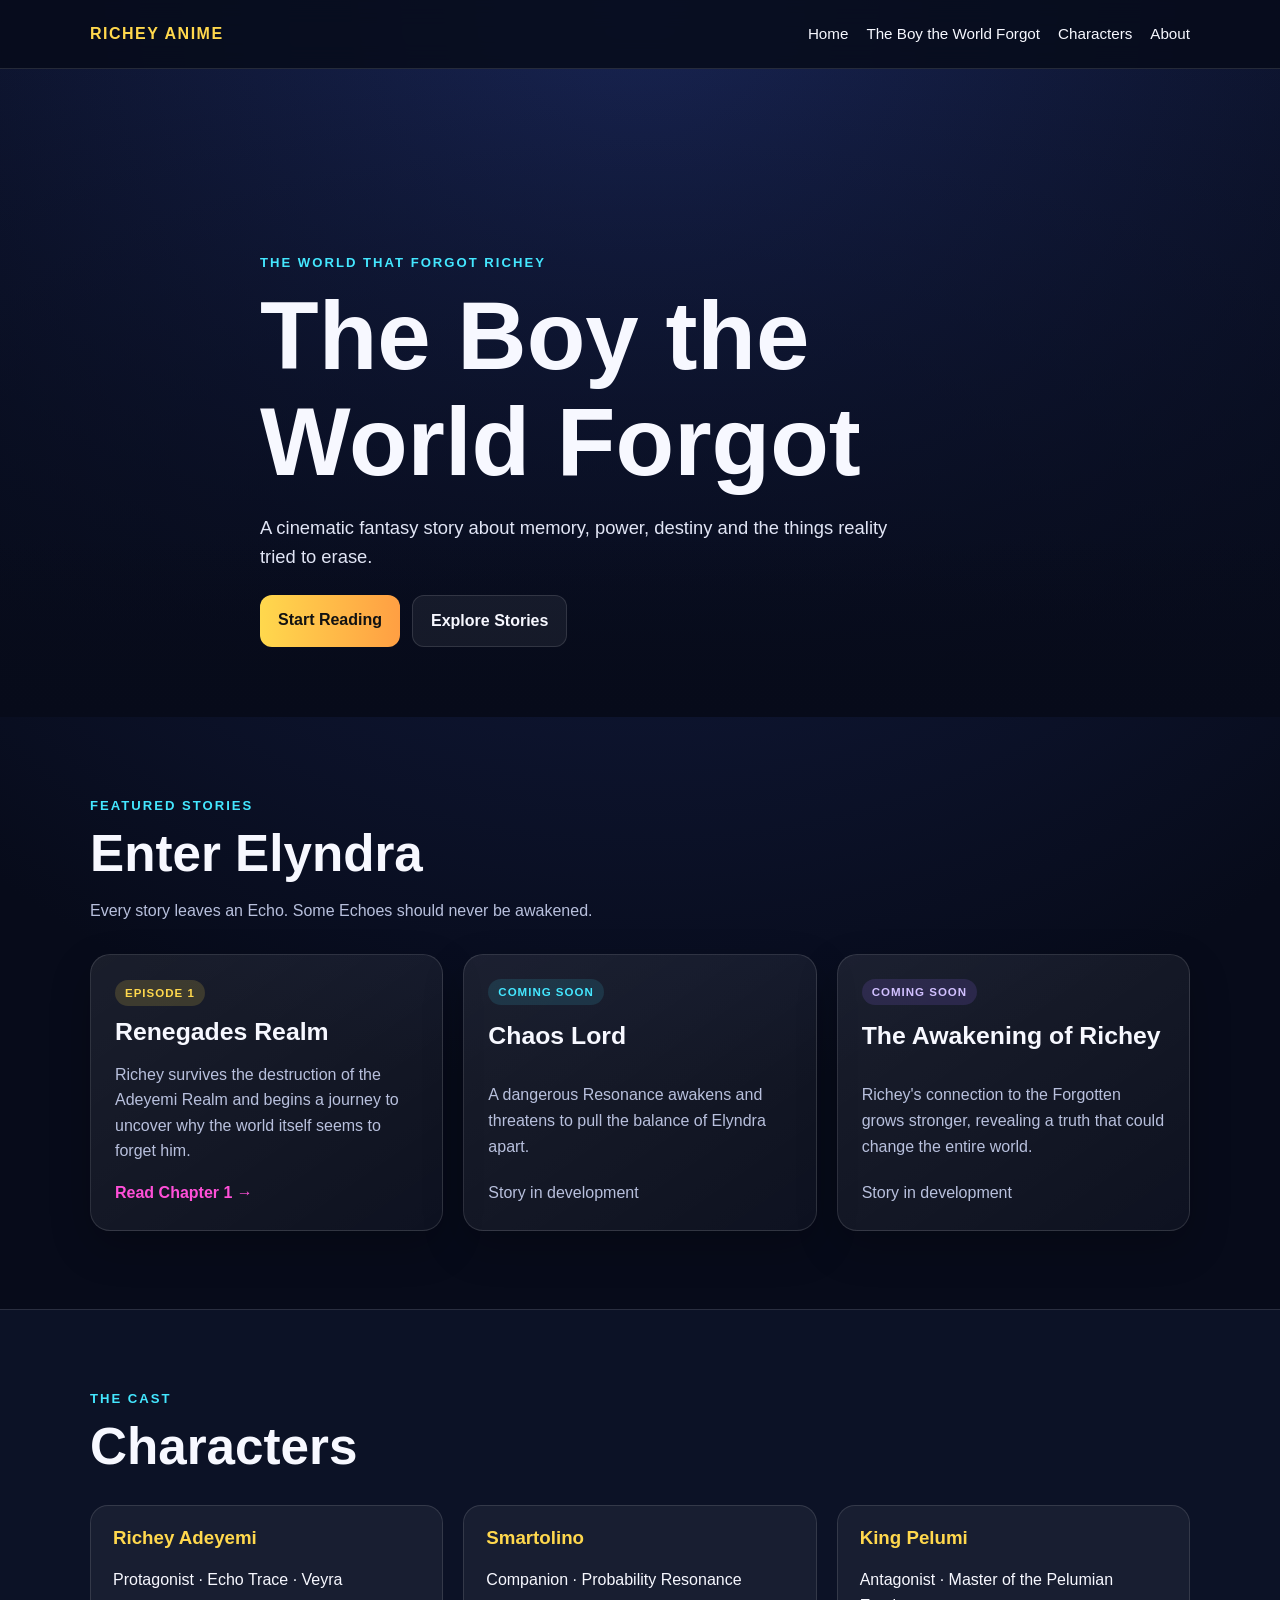
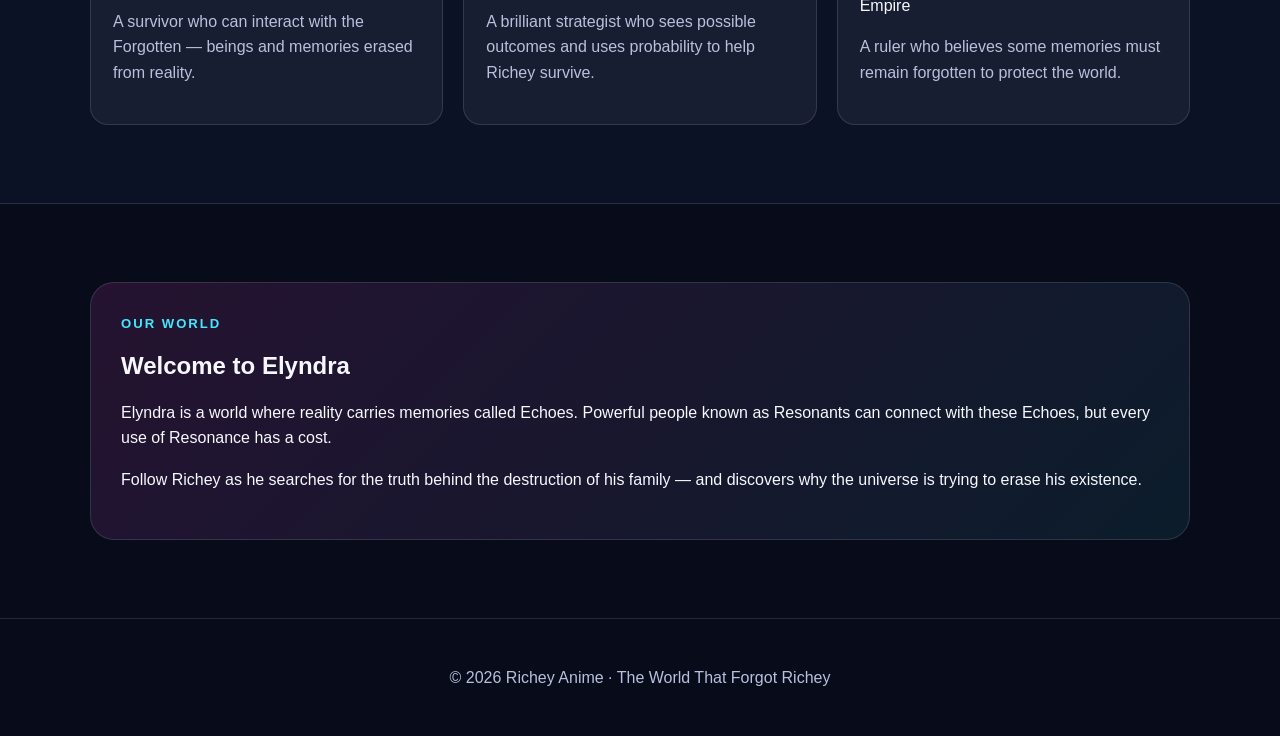
==== index.html @ 9dc0f8d0 "Update index.html" ====
<!DOCTYPE html>
<html lang="en">
<head>
    <meta charset="UTF-8">
    <meta name="viewport" content="width=device-width, initial-scale=1.0">
    <meta name="description" content="Richey Anime — original stories of memory, power, destiny and the Forgotten.">
    <title>Richey Anime | The World That Forgot Richey</title>
    <link rel="stylesheet" href="style.css">
</head>
<body>
    <header class="site-header">
        <nav class="nav container">
            <a class="brand" href="index.html">RICHEY ANIME</a>
            <div class="nav-links">
                <a href="index.html">Home</a>
                <a href="renegades-realm.html">The Boy the World Forgot</a>
                <a href="#characters">Characters</a>
                <a href="#about">About</a>
            </div>
        </nav>
    </header>

    <main>
        <section class="hero">
            <div class="hero-overlay"></div>
            <div class="hero-content container">
                <p class="eyebrow">THE WORLD THAT FORGOT RICHEY</p>
                <h1>The Boy the World Forgot</h1>
                <p class="hero-text">
                    A cinematic fantasy story about memory, power, destiny and the things reality
                    tried to erase.
                </p>
                <div class="hero-actions">
                    <a class="btn btn-primary" href="the-boy-the-world-forgot.html">Start Reading</a>
                    <a class="btn btn-secondary" href="#stories">Explore Stories</a>
                </div>
            </div>
        </section>

        <section class="section container" id="stories">
            <div class="section-heading">
                <p class="eyebrow">FEATURED STORIES</p>
                <h2>Enter Elyndra</h2>
                <p>Every story leaves an Echo. Some Echoes should never be awakened.</p>
            </div>

            <div class="cards">
                <article class="card featured-card">
                    <div>
                        <span class="tag">EPISODE 1</span>
                        <h3>Renegades Realm</h3>
                        <p>
                            Richey survives the destruction of the Adeyemi Realm and begins a
                            journey to uncover why the world itself seems to forget him.
                        </p>
                    </div>
                    <a class="text-link" href="the-boy-the-world-forgot.html">Read Chapter 1 →</a>
                </article>

                <article class="card">
                    <span class="tag alt">COMING SOON</span>
                    <h3>Chaos Lord</h3>
                    <p>
                        A dangerous Resonance awakens and threatens to pull the balance of Elyndra
                        apart.
                    </p>
                    <span class="muted">Story in development</span>
                </article>

                <article class="card">
                    <span class="tag purple">COMING SOON</span>
                    <h3>The Awakening of Richey</h3>
                    <p>
                        Richey's connection to the Forgotten grows stronger, revealing a truth
                        that could change the entire world.
                    </p>
                    <span class="muted">Story in development</span>
                </article>
            </div>
        </section>

        <section class="section section-dark" id="characters">
            <div class="container">
                <div class="section-heading">
                    <p class="eyebrow">THE CAST</p>
                    <h2>Characters</h2>
                </div>

                <div class="character-grid">
                    <div class="character">
                        <h3>Richey Adeyemi</h3>
                        <p>Protagonist · Echo Trace · Veyra</p>
                        <p class="muted">
                            A survivor who can interact with the Forgotten — beings and memories
                            erased from reality.
                        </p>
                    </div>

                    <div class="character">
                        <h3>Smartolino</h3>
                        <p>Companion · Probability Resonance</p>
                        <p class="muted">
                            A brilliant strategist who sees possible outcomes and uses probability
                            to help Richey survive.
                        </p>
                    </div>

                    <div class="character">
                        <h3>King Pelumi</h3>
                        <p>Antagonist · Master of the Pelumian Empire</p>
                        <p class="muted">
                            A ruler who believes some memories must remain forgotten to protect
                            the world.
                        </p>
                    </div>
                </div>
            </div>
        </section>

        <section class="section container" id="about">
            <div class="about-box">
                <p class="eyebrow">OUR WORLD</p>
                <h2>Welcome to Elyndra</h2>
                <p>
                    Elyndra is a world where reality carries memories called Echoes. Powerful
                    people known as Resonants can connect with these Echoes, but every use of
                    Resonance has a cost.
                </p>
                <p>
                    Follow Richey as he searches for the truth behind the destruction of his
                    family — and discovers why the universe is trying to erase his existence.
                </p>
            </div>
        </section>
    </main>

    <footer class="footer">
        <div class="container">
            <p>© 2026 Richey Anime · The World That Forgot Richey</p>
        </div>
    </footer>
</body>
</html>
---- style.css ----
/* Richey Anime — colorful cinematic design */
:root {
    --bg: #070b1a;
    --panel: #101933;
    --panel-2: #152047;
    --text: #f7f8ff;
    --muted: #b8c0dd;
    --pink: #ff4fd8;
    --yellow: #ffd84d;
    --cyan: #44e7ff;
    --purple: #9b6bff;
    --border: rgba(255,255,255,.12);
}

* {
    box-sizing: border-box;
}

html {
    scroll-behavior: smooth;
}

body {
    margin: 0;
    background: radial-gradient(circle at top, #182452 0, var(--bg) 45%);
    color: var(--text);
    font-family: Arial, Helvetica, sans-serif;
    line-height: 1.6;
}

a {
    color: inherit;
}

.container {
    width: min(1100px, 92%);
    margin: 0 auto;
}

.site-header {
    position: sticky;
    top: 0;
    z-index: 20;
    background: rgba(7, 11, 26, .84);
    backdrop-filter: blur(12px);
    border-bottom: 1px solid var(--border);
}

.nav {
    min-height: 68px;
    display: flex;
    align-items: center;
    justify-content: space-between;
    gap: 20px;
}

.brand {
    color: var(--yellow);
    text-decoration: none;
    font-weight: 900;
    letter-spacing: 1.5px;
}

.nav-links {
    display: flex;
    gap: 18px;
    flex-wrap: wrap;
}

.nav-links a {
    color: var(--text);
    text-decoration: none;
    font-size: .95rem;
}

.nav-links a:hover {
    color: var(--cyan);
}

.hero {
    min-height: 72vh;
    position: relative;
    display: flex;
    align-items: end;
    background:
        linear-gradient(180deg, rgba(7,11,26,.05), rgba(7,11,26,.92)),
        url("images/episode1-thumbnail.png") center/cover no-repeat;
}

.hero::after {
    content: "";
    position: absolute;
    inset: auto 0 0;
    height: 28%;
    background: linear-gradient(transparent, var(--bg));
}

.hero-content {
    position: relative;
    z-index: 1;
    padding: 90px 0 70px;
    max-width: 760px;
}

.eyebrow {
    color: var(--cyan);
    font-size: .82rem;
    letter-spacing: 2px;
    font-weight: 800;
    margin: 0 0 10px;
}

h1, h2, h3 {
    line-height: 1.1;
}

.hero h1 {
    font-size: clamp(2.7rem, 8vw, 6rem);
    margin: 0 0 18px;
}

.hero-text {
    color: #e1e5f5;
    font-size: 1.15rem;
    max-width: 650px;
}

.hero-actions,
.story-actions {
    display: flex;
    gap: 12px;
    flex-wrap: wrap;
    margin-top: 24px;
}

.btn {
    display: inline-block;
    text-decoration: none;
    font-weight: 800;
    padding: 12px 18px;
    border-radius: 12px;
}

.btn-primary {
    background: linear-gradient(90deg, var(--yellow), #ff9f43);
    color: #121212;
}

.btn-secondary {
    border: 1px solid var(--border);
    background: rgba(255,255,255,.06);
}

.section {
    padding: 78px 0;
}

.section-dark {
    background: rgba(14, 20, 42, .8);
    border-top: 1px solid var(--border);
    border-bottom: 1px solid var(--border);
}

.section-heading {
    max-width: 700px;
    margin-bottom: 30px;
}

.section-heading h2 {
    margin: 0 0 10px;
    font-size: clamp(2rem, 5vw, 3.2rem);
}

.section-heading p:last-child {
    color: var(--muted);
}

.cards {
    display: grid;
    grid-template-columns: repeat(3, 1fr);
    gap: 20px;
}

.card {
    padding: 24px;
    min-height: 250px;
    display: flex;
    flex-direction: column;
    justify-content: space-between;
    background: linear-gradient(145deg, rgba(255,255,255,.08), rgba(255,255,255,.03));
    border: 1px solid var(--border);
    border-radius: 20px;
    box-shadow: 0 16px 40px rgba(0,0,0,.22);
}

.card h3 {
    margin: 12px 0;
    font-size: 1.55rem;
}

.card p {
    color: var(--muted);
}

.tag {
    display: inline-block;
    width: fit-content;
    background: rgba(255,216,77,.16);
    color: var(--yellow);
    border-radius: 999px;
    padding: 4px 10px;
    font-size: .72rem;
    font-weight: 900;
    letter-spacing: 1px;
}

.tag.alt {
    color: var(--cyan);
    background: rgba(68,231,255,.12);
}

.tag.purple {
    color: #d1c0ff;
    background: rgba(155,107,255,.15);
}

.text-link {
    color: var(--pink);
    font-weight: 800;
    text-decoration: none;
}

.muted {
    color: var(--muted);
}

.character-grid {
    display: grid;
    grid-template-columns: repeat(3, 1fr);
    gap: 20px;
}

.character {
    background: rgba(255,255,255,.05);
    padding: 22px;
    border-radius: 18px;
    border: 1px solid var(--border);
}

.character h3 {
    color: var(--yellow);
    margin-top: 0;
}

.about-box {
    background:
        linear-gradient(135deg, rgba(255,79,216,.12), rgba(68,231,255,.08));
    padding: 30px;
    border: 1px solid var(--border);
    border-radius: 24px;
}

.footer {
    padding: 30px 0;
    border-top: 1px solid var(--border);
    color: var(--muted);
    text-align: center;
}

.story-page {
    padding-bottom: 60px;
}

.story-hero {
    padding: 90px 0 45px;
}

.story-hero h1 {
    font-size: clamp(2.5rem, 7vw, 5rem);
    margin: 0 0 14px;
}

.story-lede {
    color: var(--muted);
    font-size: 1.15rem;
}

.story-content {
    max-width: 780px;
}

.story-content p {
    font-size: 1.08rem;
    color: #e4e8f6;
}

.story-content blockquote {
    margin: 32px 0;
    padding: 24px;
    border-left: 4px solid var(--pink);
    background: rgba(255,79,216,.06);
    border-radius: 0 16px 16px 0;
    font-size: 1.2rem;
    font-weight: 700;
}

.story-content blockquote span {
    display: block;
    margin-top: 8px;
    color: var(--muted);
    font-size: .9rem;
    font-weight: 400;
}

.ending {
    color: var(--yellow) !important;
    font-weight: 900;
    font-size: 1.35rem !important;
}

@media (max-width: 820px) {
    .cards,
    .character-grid {
        grid-template-columns: 1fr;
    }

    .nav {
        align-items: flex-start;
        padding: 14px 0;
        flex-direction: column;
    }

    .hero {
        min-height: 68vh;
    }
}
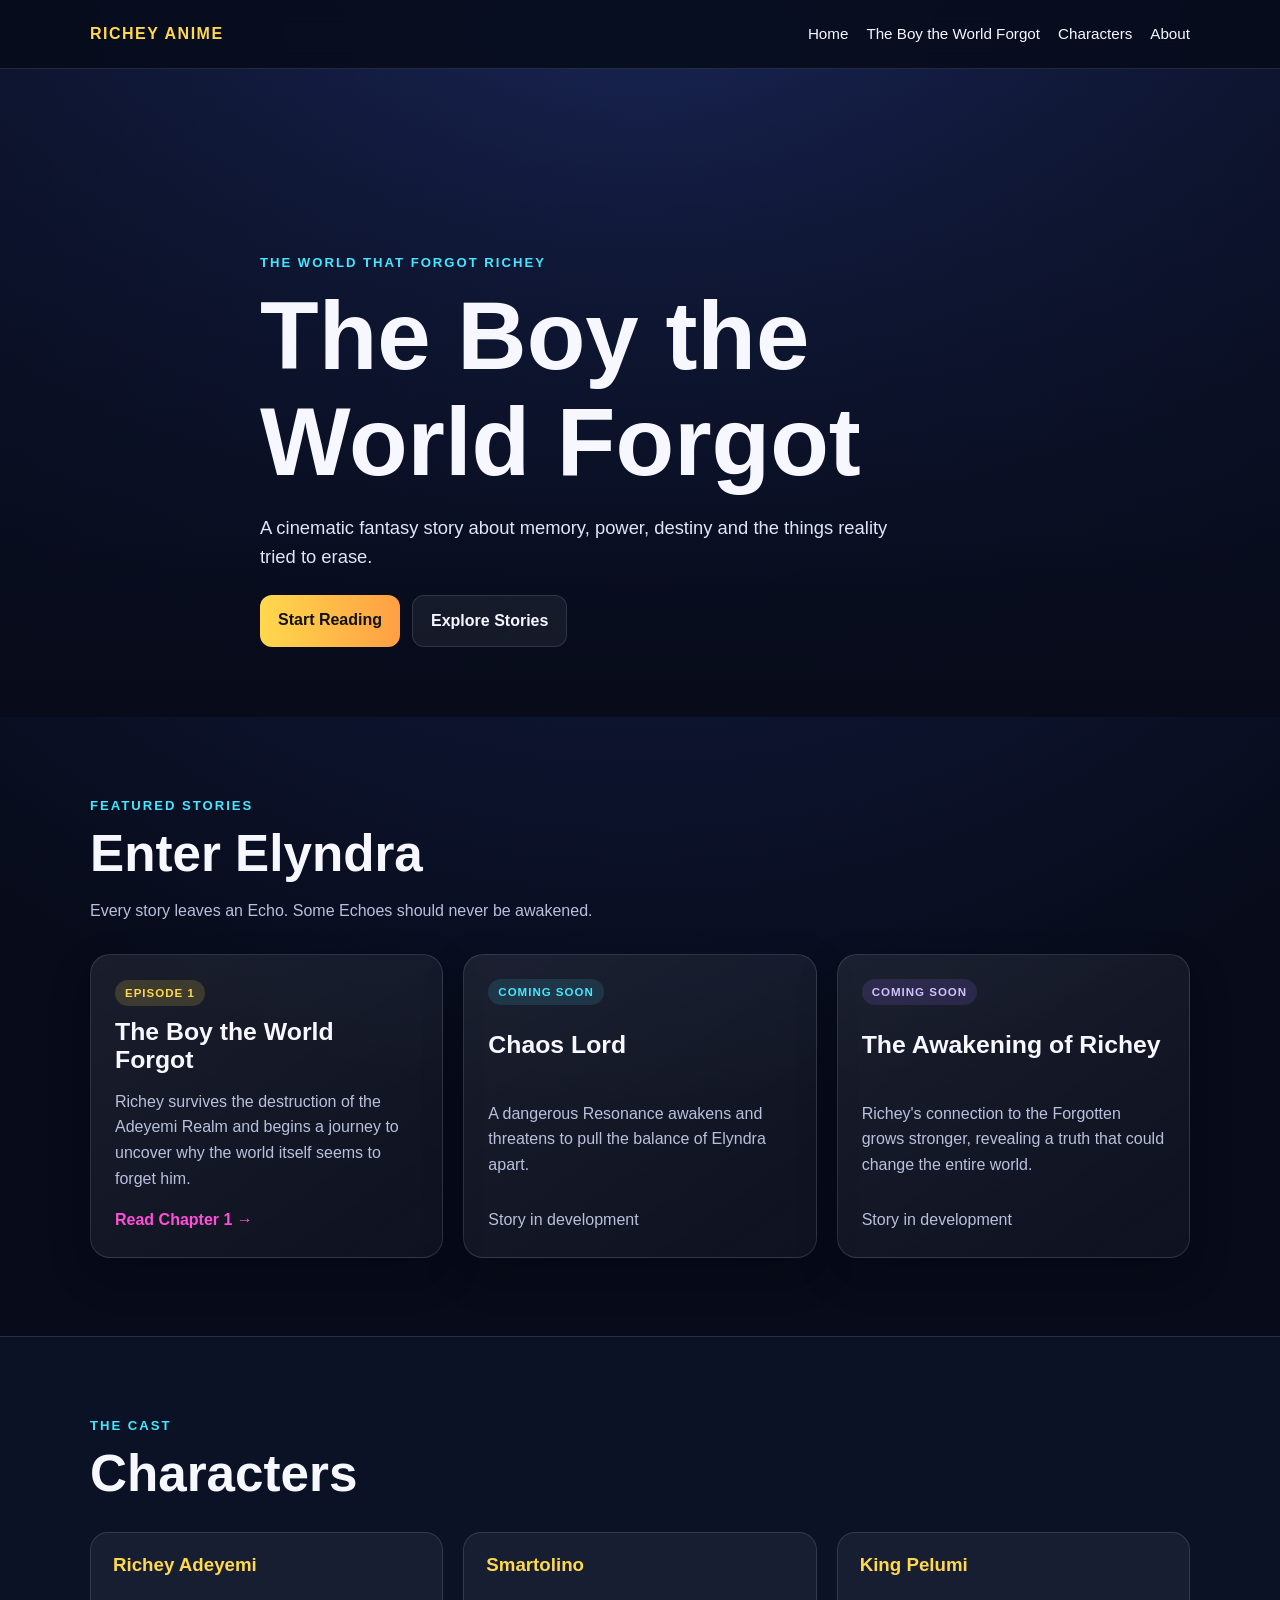
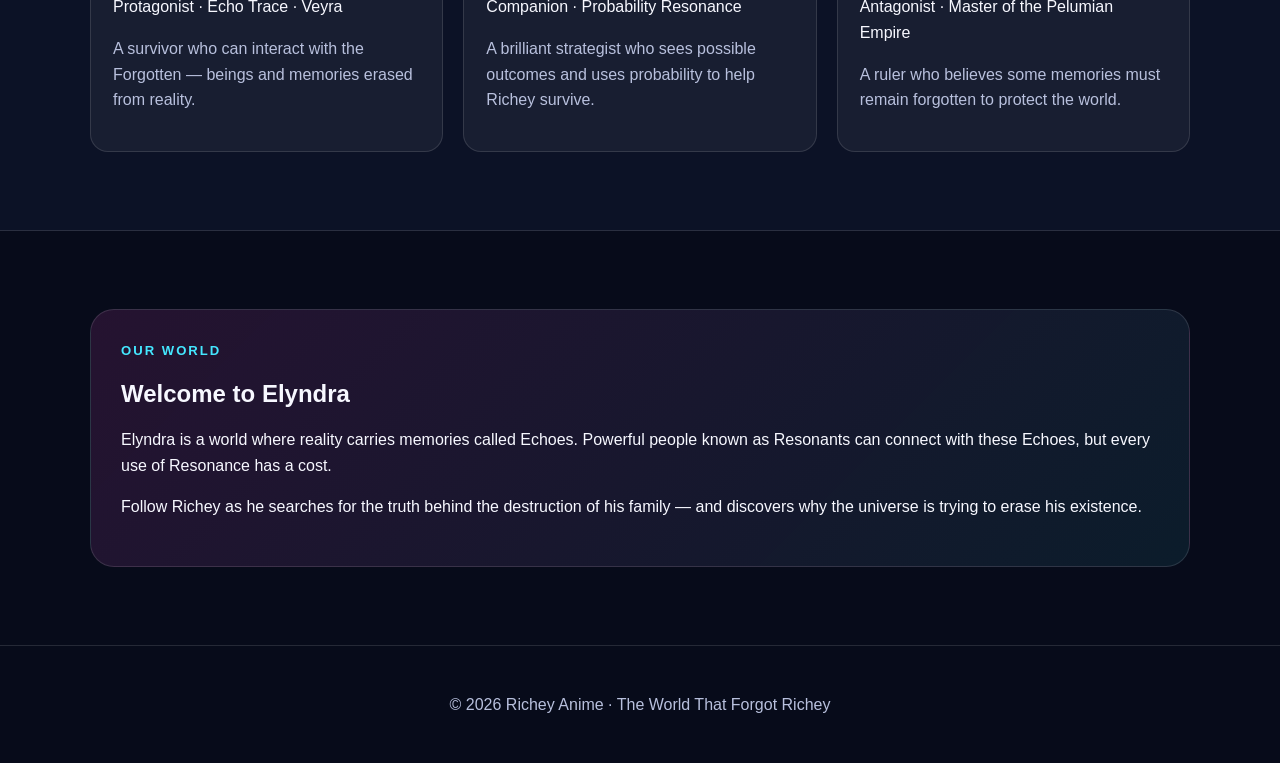
==== commit 782d69b0: "Update index.html" ====
--- a/index.html
+++ b/index.html
@@ -13,7 +13,7 @@
             <a class="brand" href="index.html">RICHEY ANIME</a>
             <div class="nav-links">
                 <a href="index.html">Home</a>
-                <a href="renegades-realm.html">The Boy the World Forgot</a>
+                <a href="the-boy-the-world-forgot.html">The Boy the World Forgot</a>
                 <a href="#characters">Characters</a>
                 <a href="#about">About</a>
             </div>
@@ -48,7 +48,7 @@
                 <article class="card featured-card">
                     <div>
                         <span class="tag">EPISODE 1</span>
-                        <h3>Renegades Realm</h3>
+                        <h3>The Boy the World Forgot</h3>
                         <p>
                             Richey survives the destruction of the Adeyemi Realm and begins a
                             journey to uncover why the world itself seems to forget him.
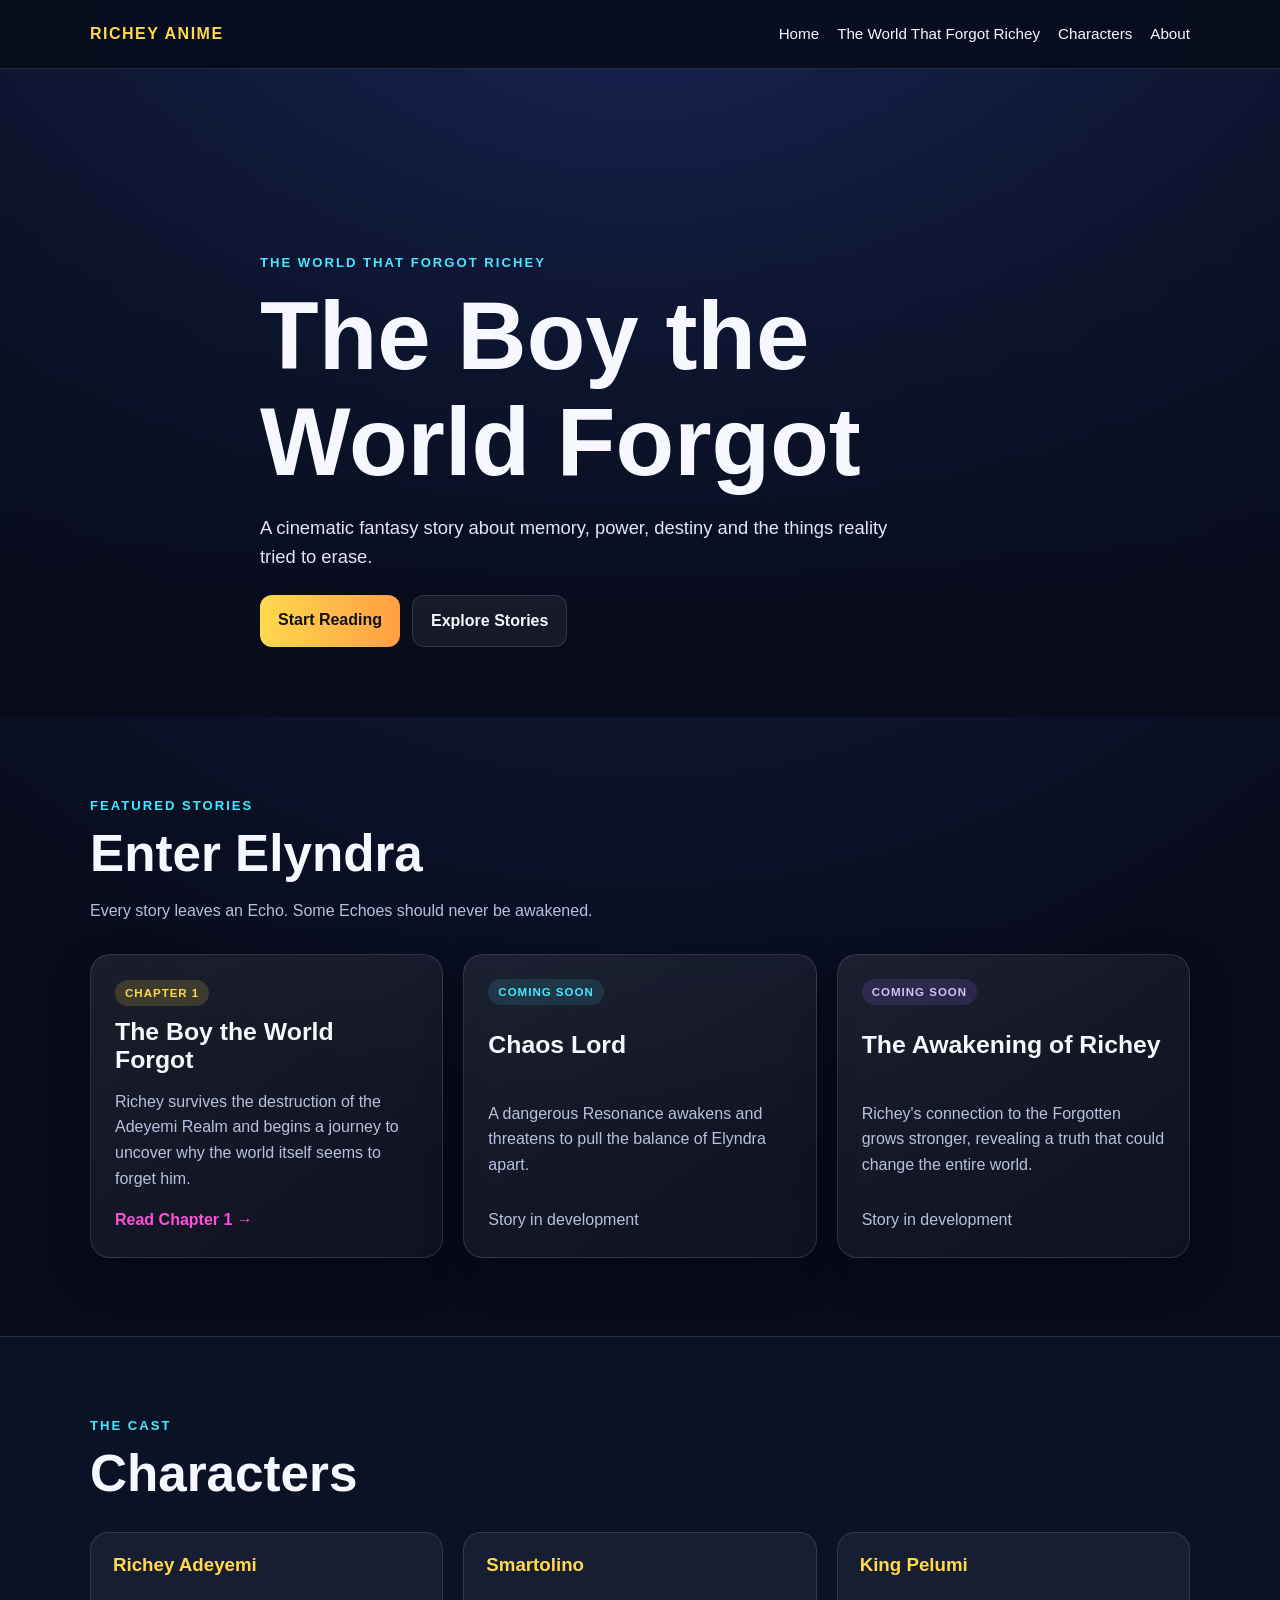
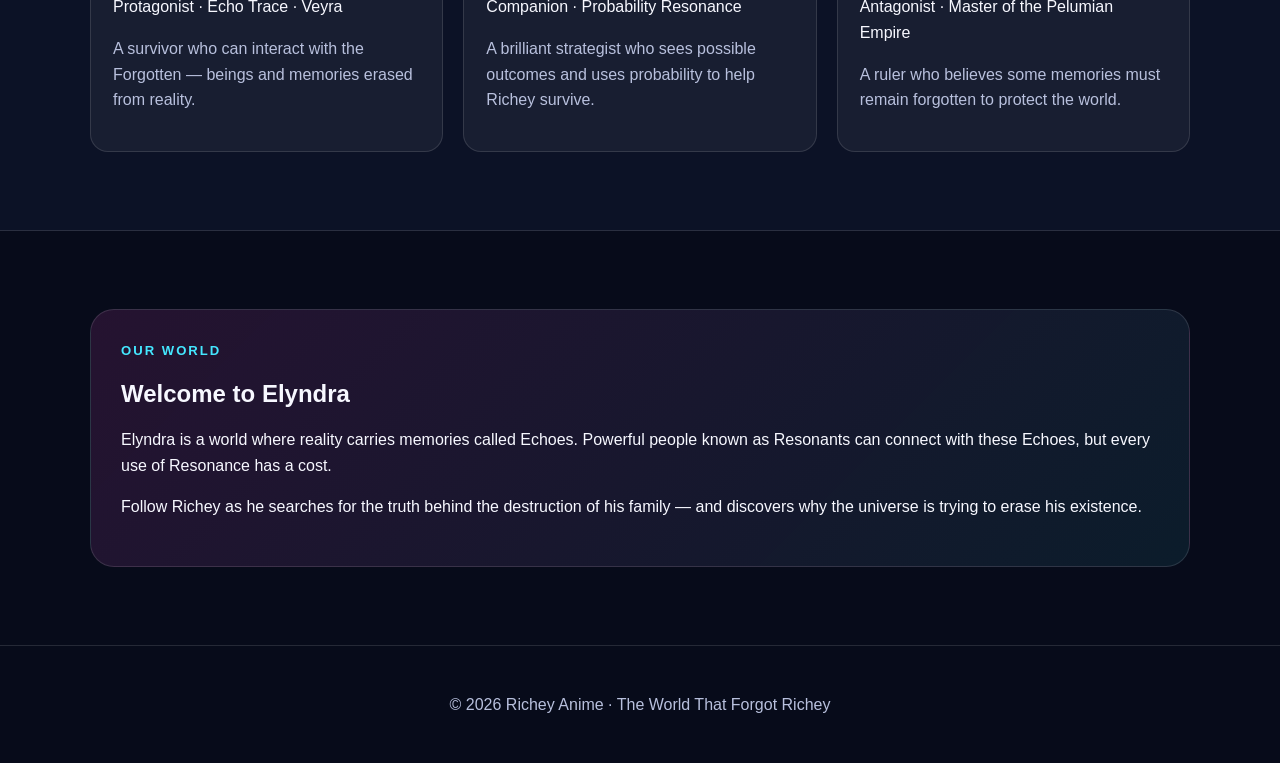
==== commit aceddcd9: "Update index.html" ====
--- a/index.html
+++ b/index.html
@@ -13,7 +13,7 @@
             <a class="brand" href="index.html">RICHEY ANIME</a>
             <div class="nav-links">
                 <a href="index.html">Home</a>
-                <a href="the-boy-the-world-forgot.html">The Boy the World Forgot</a>
+                <a href="the-world-that-forgot-richey.html">The World That Forgot Richey</a>
                 <a href="#characters">Characters</a>
                 <a href="#about">About</a>
             </div>
@@ -31,7 +31,7 @@
                     tried to erase.
                 </p>
                 <div class="hero-actions">
-                    <a class="btn btn-primary" href="the-boy-the-world-forgot.html">Start Reading</a>
+                    <a class="btn btn-primary" href="the-world-that-forgot-richey.html">Start Reading</a>
                     <a class="btn btn-secondary" href="#stories">Explore Stories</a>
                 </div>
             </div>
@@ -47,14 +47,14 @@
             <div class="cards">
                 <article class="card featured-card">
                     <div>
-                        <span class="tag">EPISODE 1</span>
+                        <span class="tag">CHAPTER 1</span>
                         <h3>The Boy the World Forgot</h3>
                         <p>
                             Richey survives the destruction of the Adeyemi Realm and begins a
                             journey to uncover why the world itself seems to forget him.
                         </p>
                     </div>
-                    <a class="text-link" href="the-boy-the-world-forgot.html">Read Chapter 1 →</a>
+                    <a class="text-link" href="the-world-that-forgot-richey.html">Read Chapter 1 →</a>
                 </article>
 
                 <article class="card">
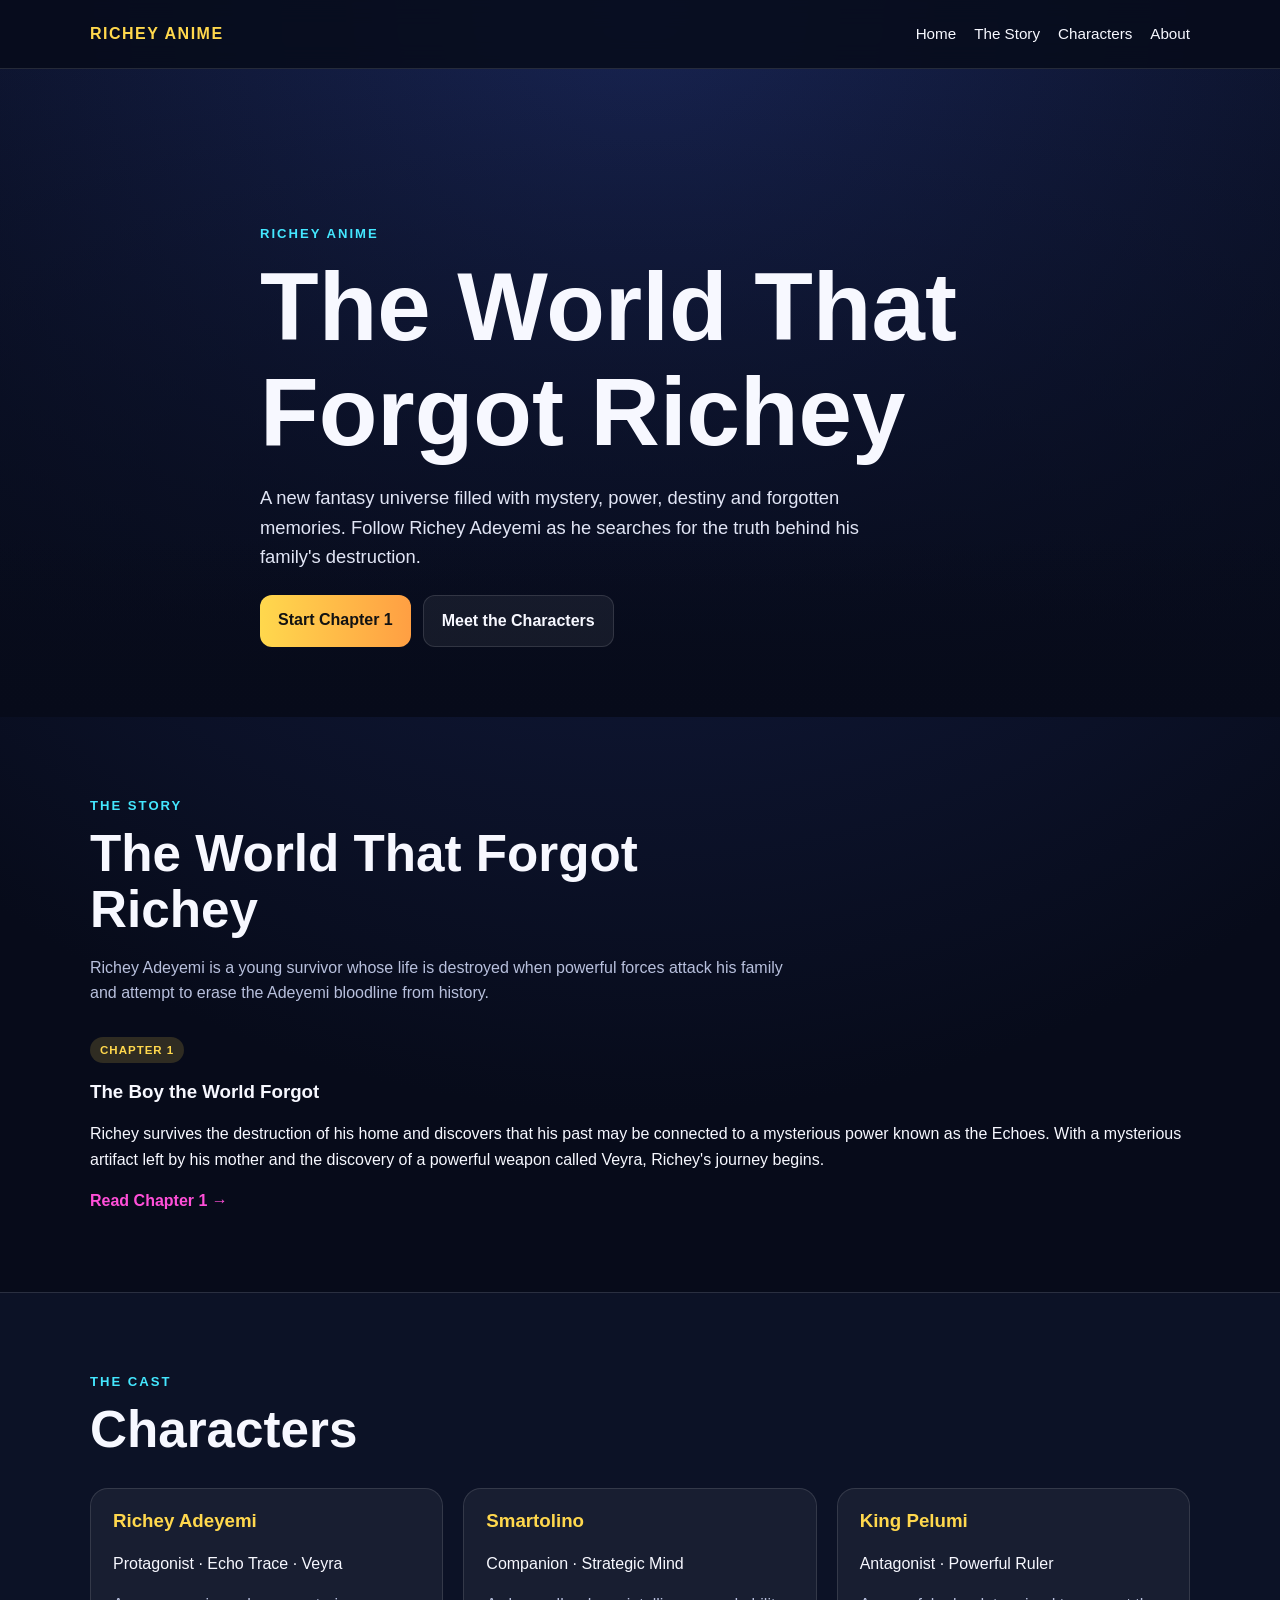
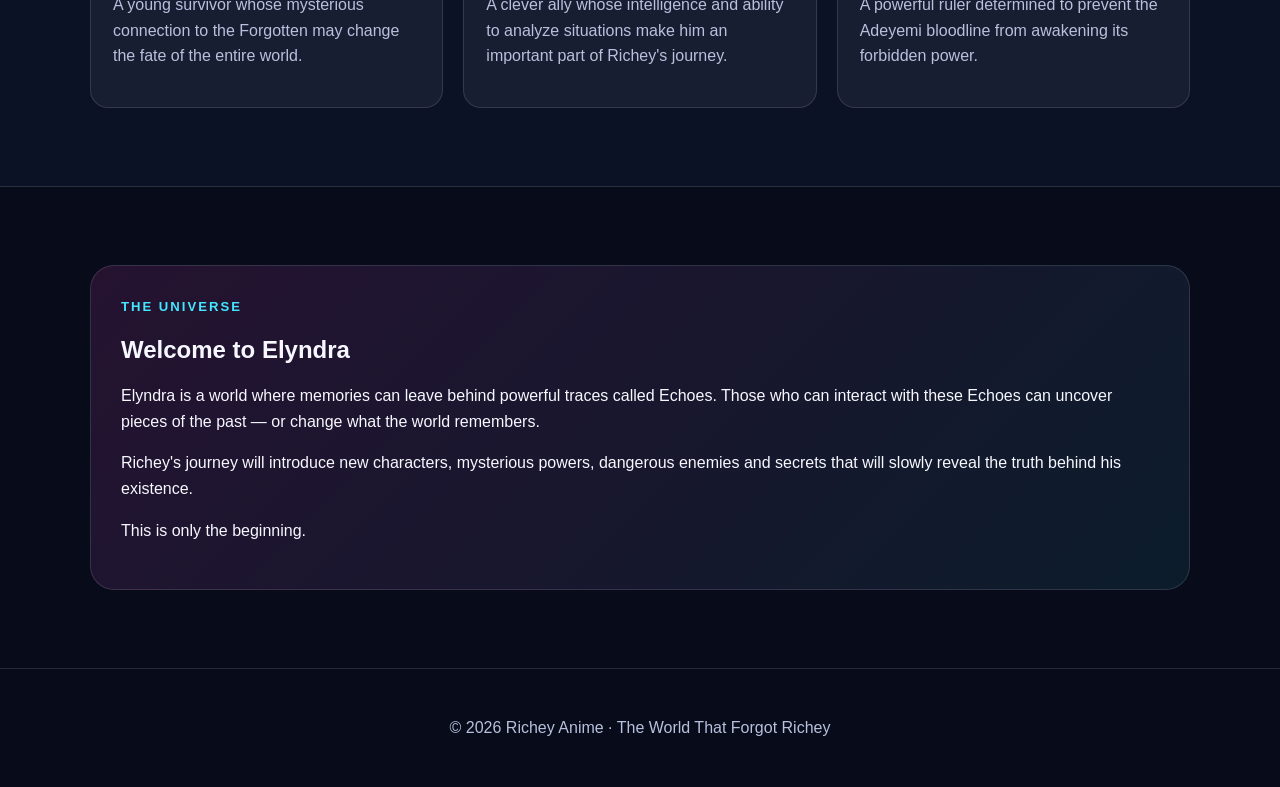
==== commit 4ae6405f: "Update index.html" ====
--- a/index.html
+++ b/index.html
@@ -3,141 +3,288 @@
 <head>
     <meta charset="UTF-8">
     <meta name="viewport" content="width=device-width, initial-scale=1.0">
-    <meta name="description" content="Richey Anime — original stories of memory, power, destiny and the Forgotten.">
+
+    <meta name="description" content="Richey Anime — The World That Forgot Richey. An original fantasy story of mystery, power, destiny and forgotten memories.">
+
     <title>Richey Anime | The World That Forgot Richey</title>
+
     <link rel="stylesheet" href="style.css">
 </head>
+
 <body>
+
+    <!-- Navigation -->
     <header class="site-header">
         <nav class="nav container">
-            <a class="brand" href="index.html">RICHEY ANIME</a>
+
+            <a class="brand" href="index.html">
+                RICHEY ANIME
+            </a>
+
             <div class="nav-links">
                 <a href="index.html">Home</a>
-                <a href="the-world-that-forgot-richey.html">The World That Forgot Richey</a>
-                <a href="#characters">Characters</a>
-                <a href="#about">About</a>
-            </div>
+
+                <a href="the-world-that-forgot-richey.html">
+                    The Story
+                </a>
+
+                <a href="#characters">
+                    Characters
+                </a>
+
+                <a href="#about">
+                    About
+                </a>
+            </div>
+
         </nav>
     </header>
 
+
+    <!-- Hero Section -->
     <main>
+
         <section class="hero">
-            <div class="hero-overlay"></div>
+
             <div class="hero-content container">
-                <p class="eyebrow">THE WORLD THAT FORGOT RICHEY</p>
-                <h1>The Boy the World Forgot</h1>
+
+                <p class="eyebrow">
+                    RICHEY ANIME
+                </p>
+
+                <h1>
+                    The World That Forgot Richey
+                </h1>
+
                 <p class="hero-text">
-                    A cinematic fantasy story about memory, power, destiny and the things reality
-                    tried to erase.
-                </p>
+                    A new fantasy universe filled with mystery, power,
+                    destiny and forgotten memories.
+
+                    Follow Richey Adeyemi as he searches for the truth
+                    behind his family's destruction.
+                </p>
+
                 <div class="hero-actions">
-                    <a class="btn btn-primary" href="the-world-that-forgot-richey.html">Start Reading</a>
-                    <a class="btn btn-secondary" href="#stories">Explore Stories</a>
+
+                    <a
+                        class="btn btn-primary"
+                        href="the-world-that-forgot-richey.html"
+                    >
+                        Start Chapter 1
+                    </a>
+
+                    <a
+                        class="btn btn-secondary"
+                        href="#characters"
+                    >
+                        Meet the Characters
+                    </a>
+
                 </div>
-            </div>
-        </section>
-
-        <section class="section container" id="stories">
+
+            </div>
+
+        </section>
+
+
+        <!-- Story Section -->
+        <section class="section container">
+
             <div class="section-heading">
-                <p class="eyebrow">FEATURED STORIES</p>
-                <h2>Enter Elyndra</h2>
-                <p>Every story leaves an Echo. Some Echoes should never be awakened.</p>
-            </div>
-
-            <div class="cards">
-                <article class="card featured-card">
-                    <div>
-                        <span class="tag">CHAPTER 1</span>
-                        <h3>The Boy the World Forgot</h3>
+
+                <p class="eyebrow">
+                    THE STORY
+                </p>
+
+                <h2>
+                    The World That Forgot Richey
+                </h2>
+
+                <p>
+                    Richey Adeyemi is a young survivor whose life is
+                    destroyed when powerful forces attack his family
+                    and attempt to erase the Adeyemi bloodline from history.
+                </p>
+
+            </div>
+
+
+            <!-- Chapter 1 -->
+            <article class="story-card">
+
+                <span class="tag">
+                    CHAPTER 1
+                </span>
+
+                <h3>
+                    The Boy the World Forgot
+                </h3>
+
+                <p>
+                    Richey survives the destruction of his home and
+                    discovers that his past may be connected to a
+                    mysterious power known as the Echoes.
+
+                    With a mysterious artifact left by his mother
+                    and the discovery of a powerful weapon called
+                    Veyra, Richey's journey begins.
+                </p>
+
+                <a
+                    class="text-link"
+                    href="the-world-that-forgot-richey.html"
+                >
+                    Read Chapter 1 →
+                </a>
+
+            </article>
+
+        </section>
+
+
+        <!-- Characters Section -->
+        <section
+            class="section section-dark"
+            id="characters"
+        >
+
+            <div class="container">
+
+                <div class="section-heading">
+
+                    <p class="eyebrow">
+                        THE CAST
+                    </p>
+
+                    <h2>
+                        Characters
+                    </h2>
+
+                </div>
+
+
+                <div class="character-grid">
+
+
+                    <!-- Richey -->
+                    <div class="character">
+
+                        <h3>
+                            Richey Adeyemi
+                        </h3>
+
                         <p>
-                            Richey survives the destruction of the Adeyemi Realm and begins a
-                            journey to uncover why the world itself seems to forget him.
-                        </p>
+                            Protagonist · Echo Trace · Veyra
+                        </p>
+
+                        <p class="muted">
+                            A young survivor whose mysterious connection
+                            to the Forgotten may change the fate of the
+                            entire world.
+                        </p>
+
                     </div>
-                    <a class="text-link" href="the-world-that-forgot-richey.html">Read Chapter 1 →</a>
-                </article>
-
-                <article class="card">
-                    <span class="tag alt">COMING SOON</span>
-                    <h3>Chaos Lord</h3>
-                    <p>
-                        A dangerous Resonance awakens and threatens to pull the balance of Elyndra
-                        apart.
-                    </p>
-                    <span class="muted">Story in development</span>
-                </article>
-
-                <article class="card">
-                    <span class="tag purple">COMING SOON</span>
-                    <h3>The Awakening of Richey</h3>
-                    <p>
-                        Richey's connection to the Forgotten grows stronger, revealing a truth
-                        that could change the entire world.
-                    </p>
-                    <span class="muted">Story in development</span>
-                </article>
-            </div>
-        </section>
-
-        <section class="section section-dark" id="characters">
-            <div class="container">
-                <div class="section-heading">
-                    <p class="eyebrow">THE CAST</p>
-                    <h2>Characters</h2>
+
+
+                    <!-- Smartolino -->
+                    <div class="character">
+
+                        <h3>
+                            Smartolino
+                        </h3>
+
+                        <p>
+                            Companion · Strategic Mind
+                        </p>
+
+                        <p class="muted">
+                            A clever ally whose intelligence and ability
+                            to analyze situations make him an important
+                            part of Richey's journey.
+                        </p>
+
+                    </div>
+
+
+                    <!-- King Pelumi -->
+                    <div class="character">
+
+                        <h3>
+                            King Pelumi
+                        </h3>
+
+                        <p>
+                            Antagonist · Powerful Ruler
+                        </p>
+
+                        <p class="muted">
+                            A powerful ruler determined to prevent the
+                            Adeyemi bloodline from awakening its
+                            forbidden power.
+                        </p>
+
+                    </div>
+
                 </div>
 
-                <div class="character-grid">
-                    <div class="character">
-                        <h3>Richey Adeyemi</h3>
-                        <p>Protagonist · Echo Trace · Veyra</p>
-                        <p class="muted">
-                            A survivor who can interact with the Forgotten — beings and memories
-                            erased from reality.
-                        </p>
-                    </div>
-
-                    <div class="character">
-                        <h3>Smartolino</h3>
-                        <p>Companion · Probability Resonance</p>
-                        <p class="muted">
-                            A brilliant strategist who sees possible outcomes and uses probability
-                            to help Richey survive.
-                        </p>
-                    </div>
-
-                    <div class="character">
-                        <h3>King Pelumi</h3>
-                        <p>Antagonist · Master of the Pelumian Empire</p>
-                        <p class="muted">
-                            A ruler who believes some memories must remain forgotten to protect
-                            the world.
-                        </p>
-                    </div>
-                </div>
-            </div>
-        </section>
-
-        <section class="section container" id="about">
+            </div>
+
+        </section>
+
+
+        <!-- About the Universe -->
+        <section
+            class="section container"
+            id="about"
+        >
+
             <div class="about-box">
-                <p class="eyebrow">OUR WORLD</p>
-                <h2>Welcome to Elyndra</h2>
-                <p>
-                    Elyndra is a world where reality carries memories called Echoes. Powerful
-                    people known as Resonants can connect with these Echoes, but every use of
-                    Resonance has a cost.
-                </p>
-                <p>
-                    Follow Richey as he searches for the truth behind the destruction of his
-                    family — and discovers why the universe is trying to erase his existence.
-                </p>
-            </div>
-        </section>
+
+                <p class="eyebrow">
+                    THE UNIVERSE
+                </p>
+
+                <h2>
+                    Welcome to Elyndra
+                </h2>
+
+                <p>
+                    Elyndra is a world where memories can leave behind
+                    powerful traces called Echoes.
+
+                    Those who can interact with these Echoes can uncover
+                    pieces of the past — or change what the world remembers.
+                </p>
+
+                <p>
+                    Richey's journey will introduce new characters,
+                    mysterious powers, dangerous enemies and secrets
+                    that will slowly reveal the truth behind his existence.
+                </p>
+
+                <p>
+                    This is only the beginning.
+                </p>
+
+            </div>
+
+        </section>
+
     </main>
 
+
+    <!-- Footer -->
     <footer class="footer">
+
         <div class="container">
-            <p>© 2026 Richey Anime · The World That Forgot Richey</p>
+
+            <p>
+                © 2026 Richey Anime · The World That Forgot Richey
+            </p>
+
         </div>
+
     </footer>
+
 </body>
-</html>
+    </html>
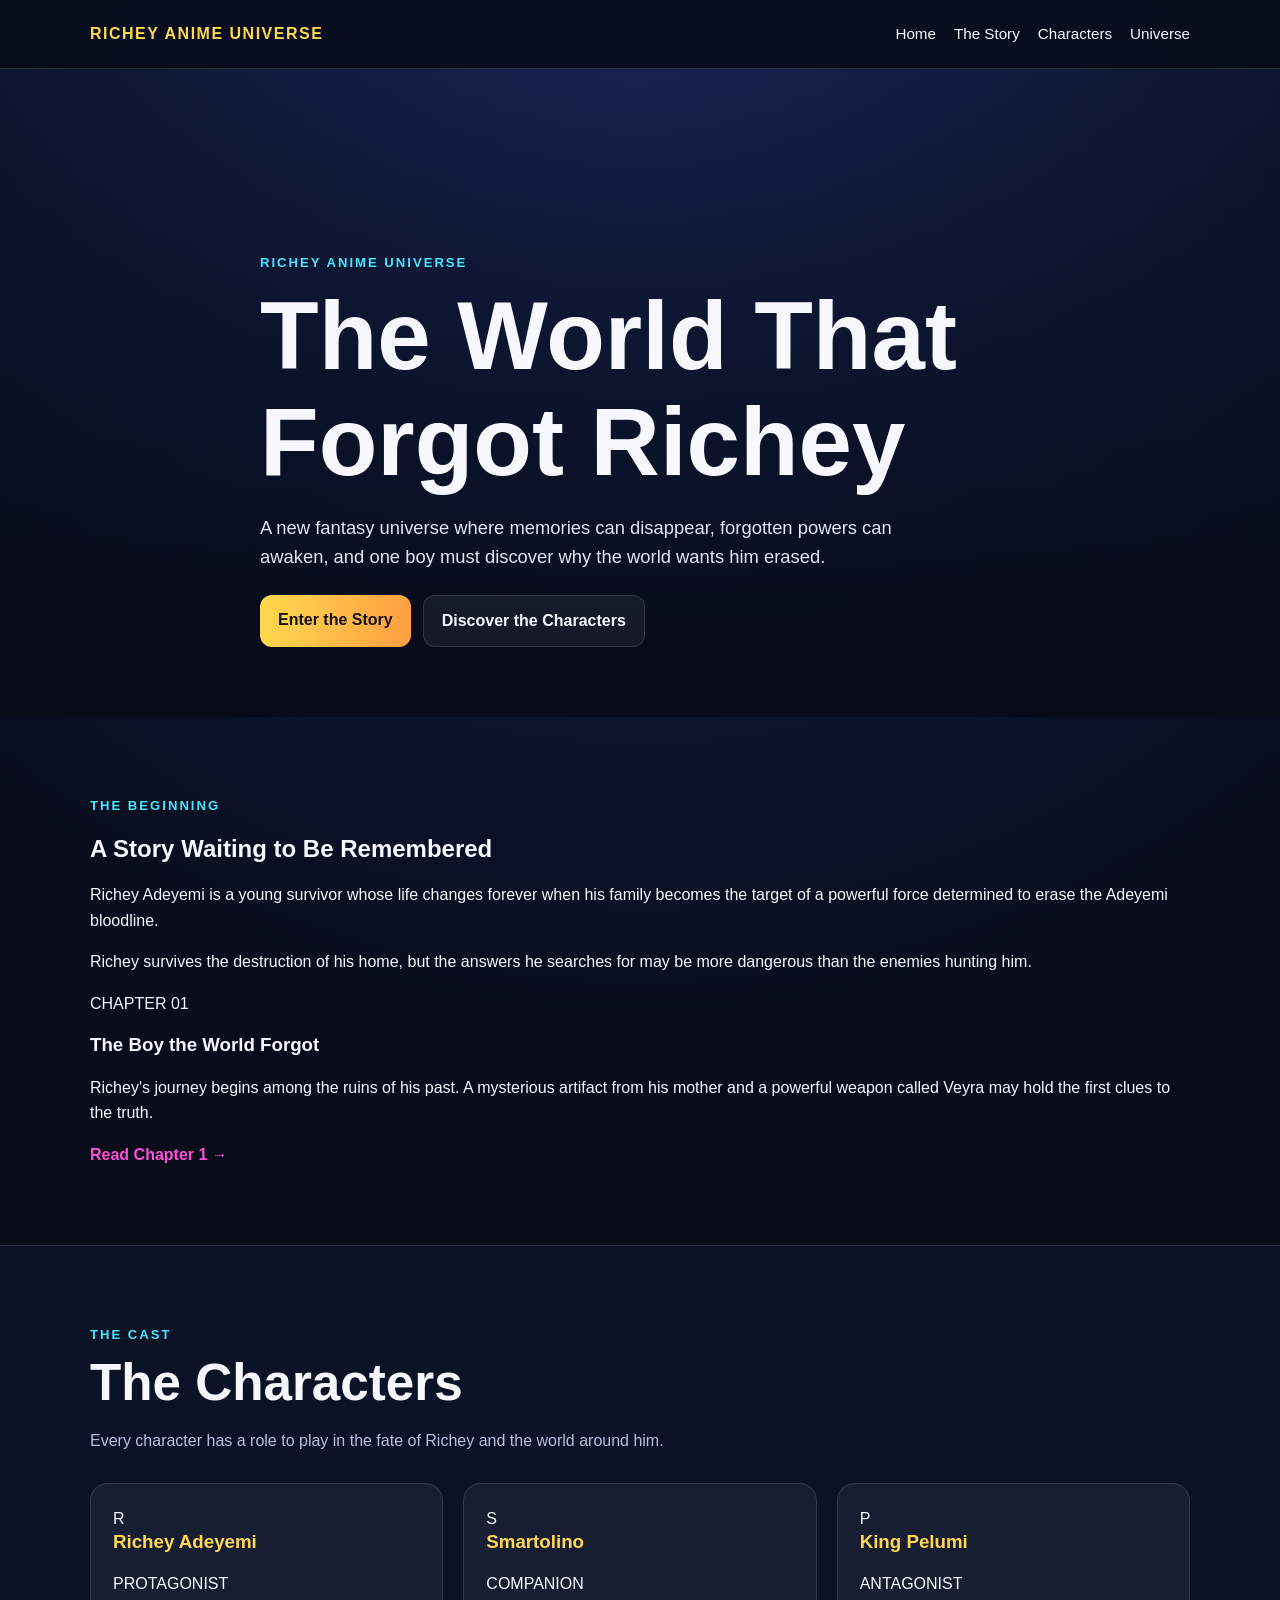
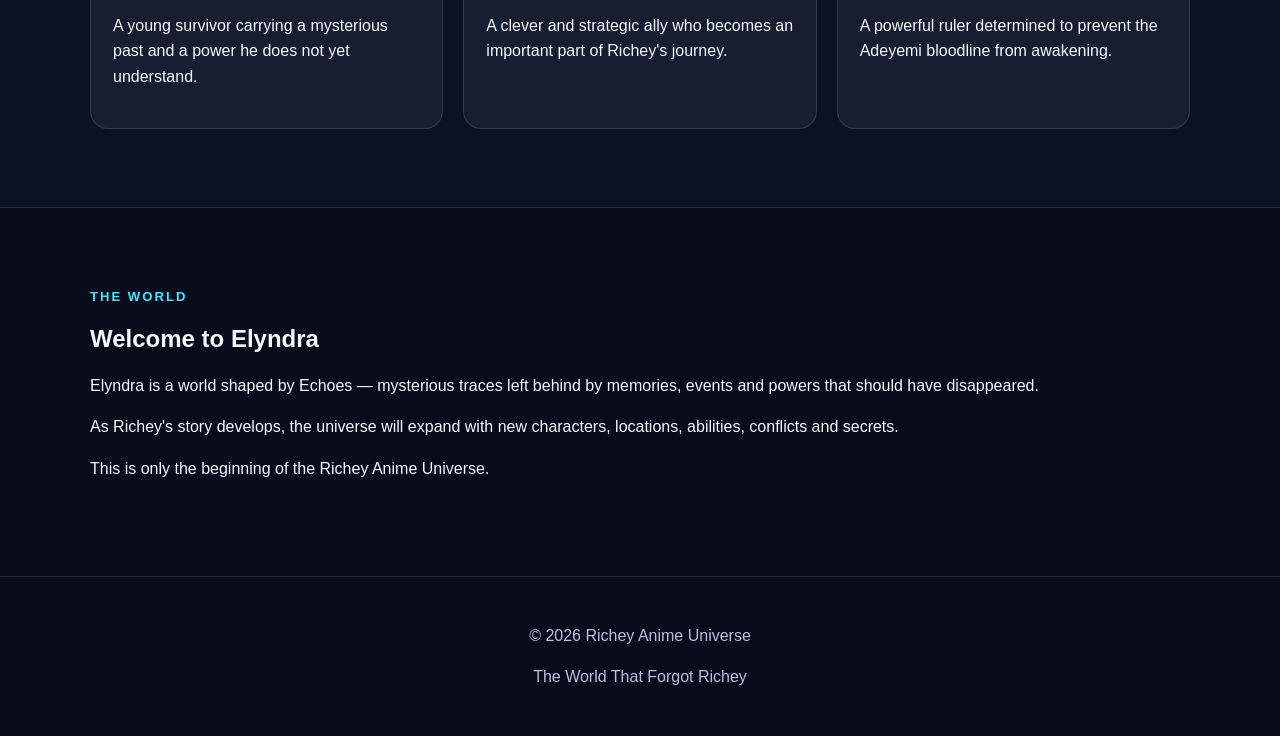
==== commit 82c67000: "Update index.html" ====
--- a/index.html
+++ b/index.html
@@ -4,21 +4,22 @@
     <meta charset="UTF-8">
     <meta name="viewport" content="width=device-width, initial-scale=1.0">
 
-    <meta name="description" content="Richey Anime — The World That Forgot Richey. An original fantasy story of mystery, power, destiny and forgotten memories.">
-
-    <title>Richey Anime | The World That Forgot Richey</title>
+    <meta name="description"
+        content="Richey Anime Universe — The World That Forgot Richey. Enter a new fantasy universe of mystery, power, destiny and forgotten memories.">
+
+    <title>Richey Anime Universe | The World That Forgot Richey</title>
 
     <link rel="stylesheet" href="style.css">
 </head>
 
 <body>
 
-    <!-- Navigation -->
     <header class="site-header">
+
         <nav class="nav container">
 
-            <a class="brand" href="index.html">
-                RICHEY ANIME
+            <a href="index.html" class="brand">
+                RICHEY ANIME UNIVERSE
             </a>
 
             <div class="nav-links">
@@ -32,24 +33,26 @@
                     Characters
                 </a>
 
-                <a href="#about">
-                    About
+                <a href="#universe">
+                    Universe
                 </a>
             </div>
 
         </nav>
+
     </header>
 
 
-    <!-- Hero Section -->
     <main>
 
+        <!-- HERO -->
+
         <section class="hero">
 
             <div class="hero-content container">
 
                 <p class="eyebrow">
-                    RICHEY ANIME
+                    RICHEY ANIME UNIVERSE
                 </p>
 
                 <h1>
@@ -57,27 +60,25 @@
                 </h1>
 
                 <p class="hero-text">
-                    A new fantasy universe filled with mystery, power,
-                    destiny and forgotten memories.
-
-                    Follow Richey Adeyemi as he searches for the truth
-                    behind his family's destruction.
+                    A new fantasy universe where memories can disappear,
+                    forgotten powers can awaken, and one boy must discover
+                    why the world wants him erased.
                 </p>
 
                 <div class="hero-actions">
 
                     <a
+                        href="the-world-that-forgot-richey.html"
                         class="btn btn-primary"
-                        href="the-world-that-forgot-richey.html"
                     >
-                        Start Chapter 1
+                        Enter the Story
                     </a>
 
                     <a
+                        href="#characters"
                         class="btn btn-secondary"
-                        href="#characters"
                     >
-                        Meet the Characters
+                        Discover the Characters
                     </a>
 
                 </div>
@@ -87,62 +88,68 @@
         </section>
 
 
-        <!-- Story Section -->
+        <!-- STORY INTRODUCTION -->
+
         <section class="section container">
 
-            <div class="section-heading">
+            <div class="intro">
 
                 <p class="eyebrow">
-                    THE STORY
+                    THE BEGINNING
                 </p>
 
                 <h2>
-                    The World That Forgot Richey
+                    A Story Waiting to Be Remembered
                 </h2>
 
                 <p>
-                    Richey Adeyemi is a young survivor whose life is
-                    destroyed when powerful forces attack his family
-                    and attempt to erase the Adeyemi bloodline from history.
-                </p>
-
-            </div>
-
-
-            <!-- Chapter 1 -->
-            <article class="story-card">
-
-                <span class="tag">
-                    CHAPTER 1
-                </span>
+                    Richey Adeyemi is a young survivor whose life changes
+                    forever when his family becomes the target of a powerful
+                    force determined to erase the Adeyemi bloodline.
+                </p>
+
+                <p>
+                    Richey survives the destruction of his home, but the
+                    answers he searches for may be more dangerous than the
+                    enemies hunting him.
+                </p>
+
+            </div>
+
+
+            <!-- CHAPTER 1 -->
+
+            <div class="story-card">
+
+                <div class="story-number">
+                    CHAPTER 01
+                </div>
 
                 <h3>
                     The Boy the World Forgot
                 </h3>
 
                 <p>
-                    Richey survives the destruction of his home and
-                    discovers that his past may be connected to a
-                    mysterious power known as the Echoes.
-
-                    With a mysterious artifact left by his mother
-                    and the discovery of a powerful weapon called
-                    Veyra, Richey's journey begins.
+                    Richey's journey begins among the ruins of his past.
+                    A mysterious artifact from his mother and a powerful
+                    weapon called Veyra may hold the first clues to the
+                    truth.
                 </p>
 
                 <a
+                    href="the-world-that-forgot-richey.html"
                     class="text-link"
-                    href="the-world-that-forgot-richey.html"
                 >
                     Read Chapter 1 →
                 </a>
 
-            </article>
+            </div>
 
         </section>
 
 
-        <!-- Characters Section -->
+        <!-- CHARACTERS -->
+
         <section
             class="section section-dark"
             id="characters"
@@ -157,73 +164,84 @@
                     </p>
 
                     <h2>
-                        Characters
+                        The Characters
                     </h2>
 
+                    <p>
+                        Every character has a role to play in the fate
+                        of Richey and the world around him.
+                    </p>
+
                 </div>
 
 
                 <div class="character-grid">
 
 
-                    <!-- Richey -->
-                    <div class="character">
+                    <article class="character">
+
+                        <div class="character-icon">
+                            R
+                        </div>
 
                         <h3>
                             Richey Adeyemi
                         </h3>
 
+                        <p class="role">
+                            PROTAGONIST
+                        </p>
+
                         <p>
-                            Protagonist · Echo Trace · Veyra
-                        </p>
-
-                        <p class="muted">
-                            A young survivor whose mysterious connection
-                            to the Forgotten may change the fate of the
-                            entire world.
-                        </p>
-
-                    </div>
-
-
-                    <!-- Smartolino -->
-                    <div class="character">
+                            A young survivor carrying a mysterious past
+                            and a power he does not yet understand.
+                        </p>
+
+                    </article>
+
+
+                    <article class="character">
+
+                        <div class="character-icon">
+                            S
+                        </div>
 
                         <h3>
                             Smartolino
                         </h3>
 
+                        <p class="role">
+                            COMPANION
+                        </p>
+
                         <p>
-                            Companion · Strategic Mind
-                        </p>
-
-                        <p class="muted">
-                            A clever ally whose intelligence and ability
-                            to analyze situations make him an important
-                            part of Richey's journey.
-                        </p>
-
-                    </div>
-
-
-                    <!-- King Pelumi -->
-                    <div class="character">
+                            A clever and strategic ally who becomes an
+                            important part of Richey's journey.
+                        </p>
+
+                    </article>
+
+
+                    <article class="character">
+
+                        <div class="character-icon">
+                            P
+                        </div>
 
                         <h3>
                             King Pelumi
                         </h3>
 
+                        <p class="role">
+                            ANTAGONIST
+                        </p>
+
                         <p>
-                            Antagonist · Powerful Ruler
-                        </p>
-
-                        <p class="muted">
                             A powerful ruler determined to prevent the
-                            Adeyemi bloodline from awakening its
-                            forbidden power.
-                        </p>
-
-                    </div>
+                            Adeyemi bloodline from awakening.
+                        </p>
+
+                    </article>
 
                 </div>
 
@@ -232,16 +250,17 @@
         </section>
 
 
-        <!-- About the Universe -->
+        <!-- UNIVERSE -->
+
         <section
             class="section container"
-            id="about"
+            id="universe"
         >
 
-            <div class="about-box">
+            <div class="universe-box">
 
                 <p class="eyebrow">
-                    THE UNIVERSE
+                    THE WORLD
                 </p>
 
                 <h2>
@@ -249,21 +268,19 @@
                 </h2>
 
                 <p>
-                    Elyndra is a world where memories can leave behind
-                    powerful traces called Echoes.
-
-                    Those who can interact with these Echoes can uncover
-                    pieces of the past — or change what the world remembers.
-                </p>
-
-                <p>
-                    Richey's journey will introduce new characters,
-                    mysterious powers, dangerous enemies and secrets
-                    that will slowly reveal the truth behind his existence.
-                </p>
-
-                <p>
-                    This is only the beginning.
+                    Elyndra is a world shaped by Echoes — mysterious traces
+                    left behind by memories, events and powers that should
+                    have disappeared.
+                </p>
+
+                <p>
+                    As Richey's story develops, the universe will expand
+                    with new characters, locations, abilities, conflicts
+                    and secrets.
+                </p>
+
+                <p class="highlight">
+                    This is only the beginning of the Richey Anime Universe.
                 </p>
 
             </div>
@@ -273,13 +290,16 @@
     </main>
 
 
-    <!-- Footer -->
     <footer class="footer">
 
         <div class="container">
 
             <p>
-                © 2026 Richey Anime · The World That Forgot Richey
+                © 2026 Richey Anime Universe
+            </p>
+
+            <p>
+                The World That Forgot Richey
             </p>
 
         </div>
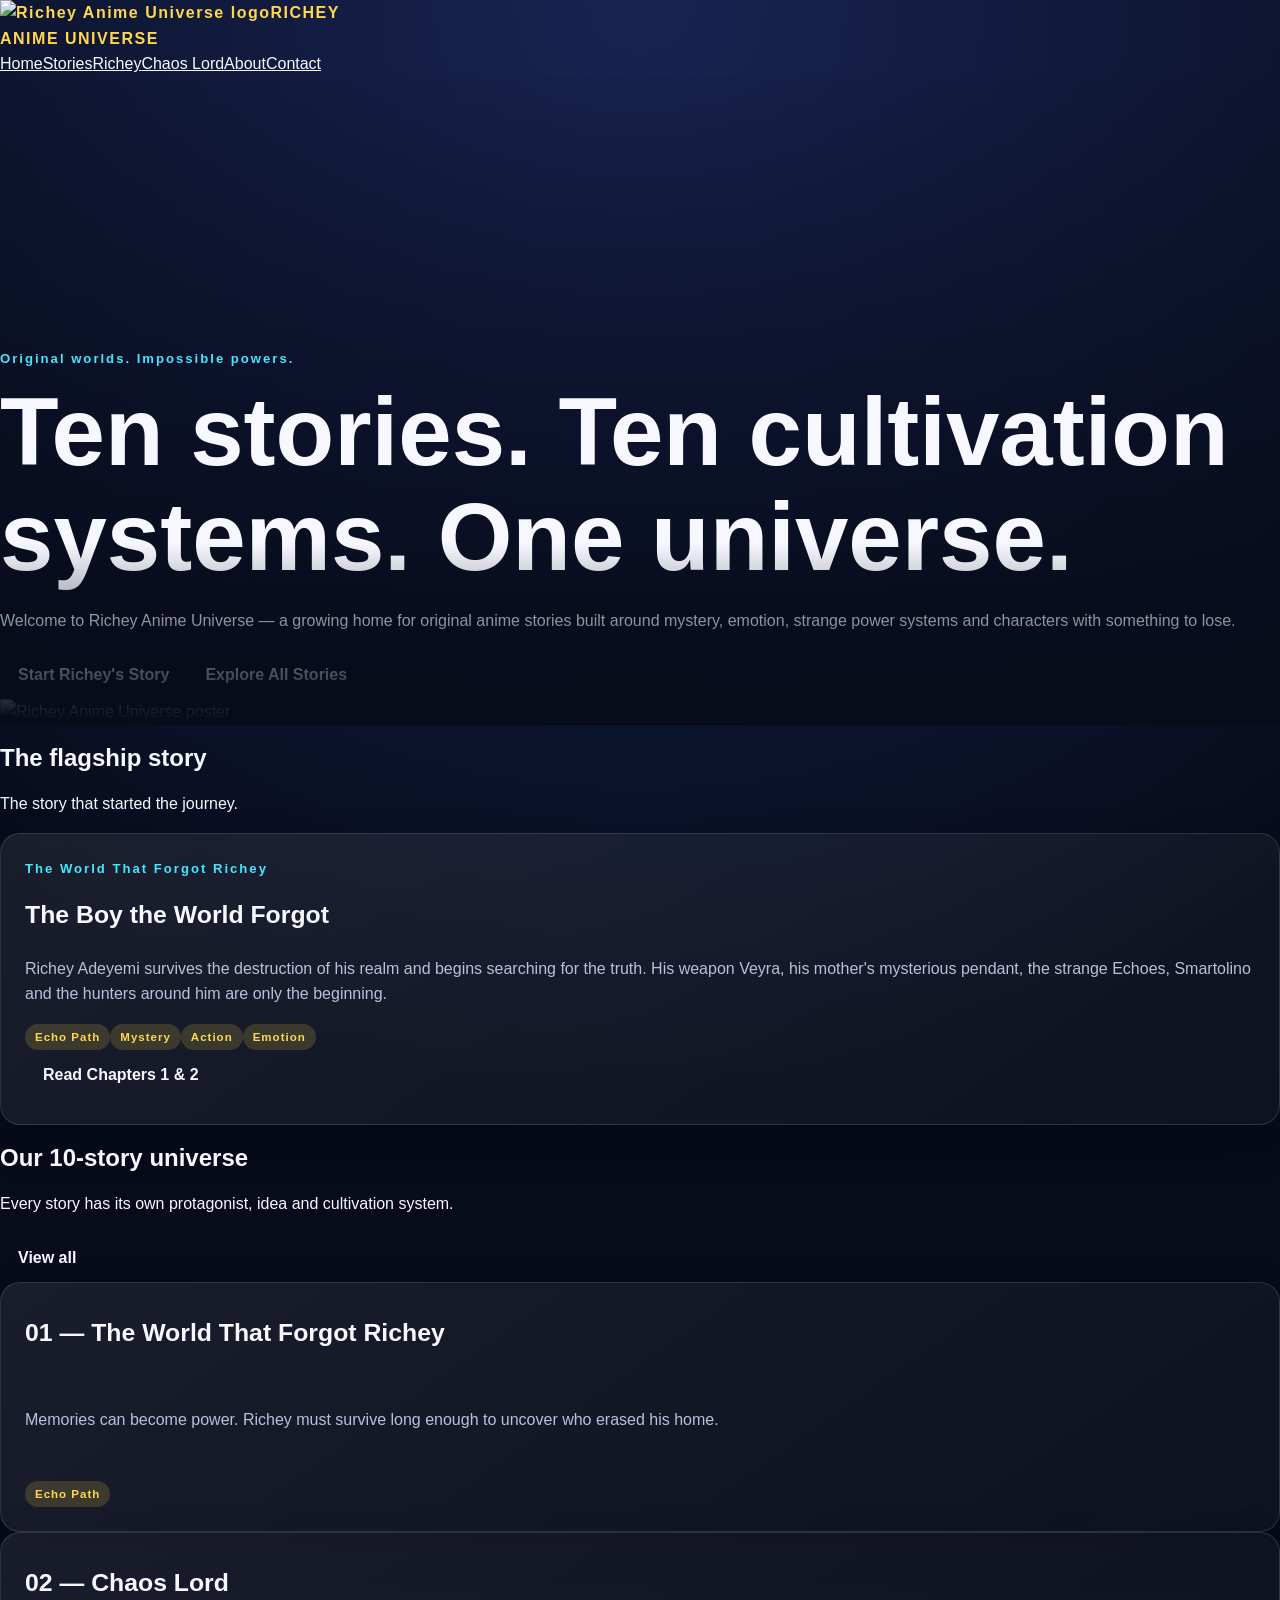
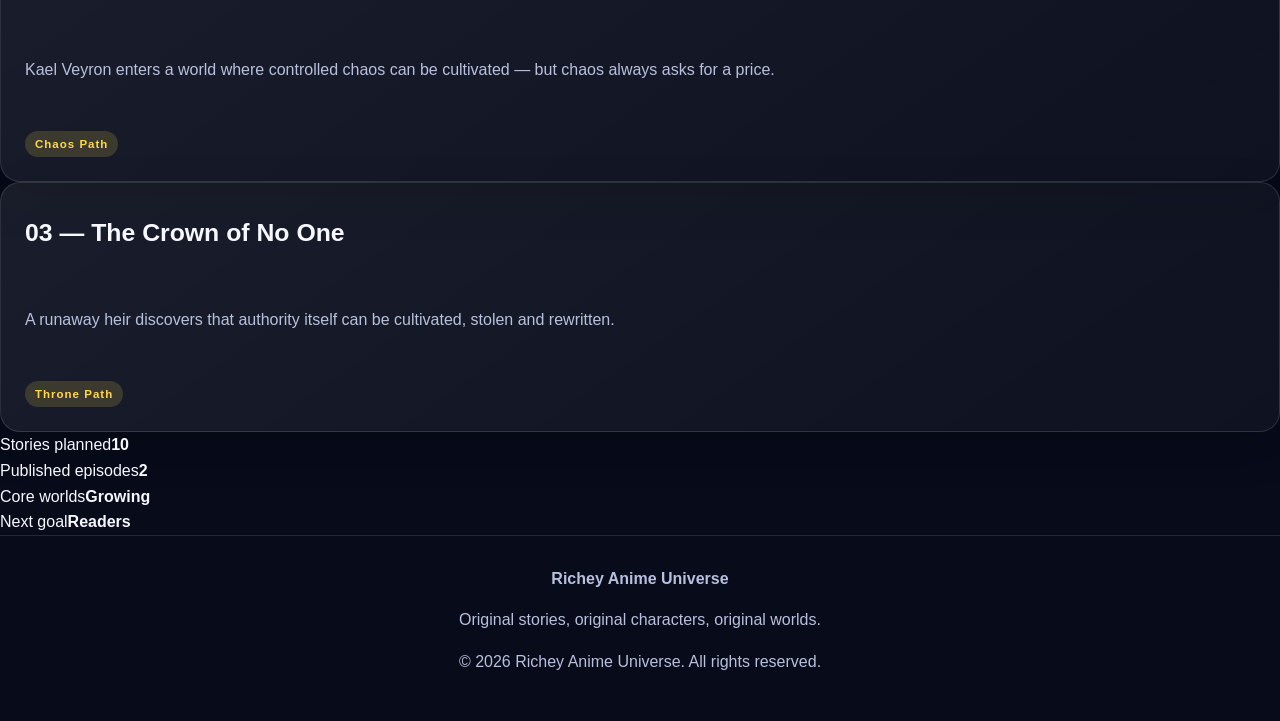
==== commit 824d5430: "Add files via upload" ====
--- a/index.html
+++ b/index.html
@@ -1,310 +1,8 @@
-<!DOCTYPE html>
-<html lang="en">
-<head>
-    <meta charset="UTF-8">
-    <meta name="viewport" content="width=device-width, initial-scale=1.0">
-
-    <meta name="description"
-        content="Richey Anime Universe — The World That Forgot Richey. Enter a new fantasy universe of mystery, power, destiny and forgotten memories.">
-
-    <title>Richey Anime Universe | The World That Forgot Richey</title>
-
-    <link rel="stylesheet" href="style.css">
-</head>
-
-<body>
-
-    <header class="site-header">
-
-        <nav class="nav container">
-
-            <a href="index.html" class="brand">
-                RICHEY ANIME UNIVERSE
-            </a>
-
-            <div class="nav-links">
-                <a href="index.html">Home</a>
-
-                <a href="the-world-that-forgot-richey.html">
-                    The Story
-                </a>
-
-                <a href="#characters">
-                    Characters
-                </a>
-
-                <a href="#universe">
-                    Universe
-                </a>
-            </div>
-
-        </nav>
-
-    </header>
-
-
-    <main>
-
-        <!-- HERO -->
-
-        <section class="hero">
-
-            <div class="hero-content container">
-
-                <p class="eyebrow">
-                    RICHEY ANIME UNIVERSE
-                </p>
-
-                <h1>
-                    The World That Forgot Richey
-                </h1>
-
-                <p class="hero-text">
-                    A new fantasy universe where memories can disappear,
-                    forgotten powers can awaken, and one boy must discover
-                    why the world wants him erased.
-                </p>
-
-                <div class="hero-actions">
-
-                    <a
-                        href="the-world-that-forgot-richey.html"
-                        class="btn btn-primary"
-                    >
-                        Enter the Story
-                    </a>
-
-                    <a
-                        href="#characters"
-                        class="btn btn-secondary"
-                    >
-                        Discover the Characters
-                    </a>
-
-                </div>
-
-            </div>
-
-        </section>
-
-
-        <!-- STORY INTRODUCTION -->
-
-        <section class="section container">
-
-            <div class="intro">
-
-                <p class="eyebrow">
-                    THE BEGINNING
-                </p>
-
-                <h2>
-                    A Story Waiting to Be Remembered
-                </h2>
-
-                <p>
-                    Richey Adeyemi is a young survivor whose life changes
-                    forever when his family becomes the target of a powerful
-                    force determined to erase the Adeyemi bloodline.
-                </p>
-
-                <p>
-                    Richey survives the destruction of his home, but the
-                    answers he searches for may be more dangerous than the
-                    enemies hunting him.
-                </p>
-
-            </div>
-
-
-            <!-- CHAPTER 1 -->
-
-            <div class="story-card">
-
-                <div class="story-number">
-                    CHAPTER 01
-                </div>
-
-                <h3>
-                    The Boy the World Forgot
-                </h3>
-
-                <p>
-                    Richey's journey begins among the ruins of his past.
-                    A mysterious artifact from his mother and a powerful
-                    weapon called Veyra may hold the first clues to the
-                    truth.
-                </p>
-
-                <a
-                    href="the-world-that-forgot-richey.html"
-                    class="text-link"
-                >
-                    Read Chapter 1 →
-                </a>
-
-            </div>
-
-        </section>
-
-
-        <!-- CHARACTERS -->
-
-        <section
-            class="section section-dark"
-            id="characters"
-        >
-
-            <div class="container">
-
-                <div class="section-heading">
-
-                    <p class="eyebrow">
-                        THE CAST
-                    </p>
-
-                    <h2>
-                        The Characters
-                    </h2>
-
-                    <p>
-                        Every character has a role to play in the fate
-                        of Richey and the world around him.
-                    </p>
-
-                </div>
-
-
-                <div class="character-grid">
-
-
-                    <article class="character">
-
-                        <div class="character-icon">
-                            R
-                        </div>
-
-                        <h3>
-                            Richey Adeyemi
-                        </h3>
-
-                        <p class="role">
-                            PROTAGONIST
-                        </p>
-
-                        <p>
-                            A young survivor carrying a mysterious past
-                            and a power he does not yet understand.
-                        </p>
-
-                    </article>
-
-
-                    <article class="character">
-
-                        <div class="character-icon">
-                            S
-                        </div>
-
-                        <h3>
-                            Smartolino
-                        </h3>
-
-                        <p class="role">
-                            COMPANION
-                        </p>
-
-                        <p>
-                            A clever and strategic ally who becomes an
-                            important part of Richey's journey.
-                        </p>
-
-                    </article>
-
-
-                    <article class="character">
-
-                        <div class="character-icon">
-                            P
-                        </div>
-
-                        <h3>
-                            King Pelumi
-                        </h3>
-
-                        <p class="role">
-                            ANTAGONIST
-                        </p>
-
-                        <p>
-                            A powerful ruler determined to prevent the
-                            Adeyemi bloodline from awakening.
-                        </p>
-
-                    </article>
-
-                </div>
-
-            </div>
-
-        </section>
-
-
-        <!-- UNIVERSE -->
-
-        <section
-            class="section container"
-            id="universe"
-        >
-
-            <div class="universe-box">
-
-                <p class="eyebrow">
-                    THE WORLD
-                </p>
-
-                <h2>
-                    Welcome to Elyndra
-                </h2>
-
-                <p>
-                    Elyndra is a world shaped by Echoes — mysterious traces
-                    left behind by memories, events and powers that should
-                    have disappeared.
-                </p>
-
-                <p>
-                    As Richey's story develops, the universe will expand
-                    with new characters, locations, abilities, conflicts
-                    and secrets.
-                </p>
-
-                <p class="highlight">
-                    This is only the beginning of the Richey Anime Universe.
-                </p>
-
-            </div>
-
-        </section>
-
-    </main>
-
-
-    <footer class="footer">
-
-        <div class="container">
-
-            <p>
-                © 2026 Richey Anime Universe
-            </p>
-
-            <p>
-                The World That Forgot Richey
-            </p>
-
-        </div>
-
-    </footer>
-
-</body>
-    </html>
+<!DOCTYPE html><html lang="en"><head><meta charset="UTF-8"><meta name="viewport" content="width=device-width,initial-scale=1.0"><meta name="description" content="Richey Anime Universe — original anime stories, characters, mysteries and cultivation worlds."><title>Richey Anime Universe</title><link rel="stylesheet" href="style.css"></head><body>
+<nav class="nav"><div class="wrap navin"><a class="brand" href="index.html"><img src="images/logo.jpg" alt="Richey Anime Universe logo"><span>RICHEY<br><span>ANIME UNIVERSE</span></span></a><div class="links"><a class="active" href="index.html">Home</a><a href="stories.html">Stories</a><a href="the-world-that-forgot-richey.html">Richey</a><a href="chaos-lord.html">Chaos Lord</a><a href="about.html">About</a><a href="contact.html">Contact</a></div></div></nav>
+<main>
+<section class="hero"><div class="wrap hero-grid"><div><div class="eyebrow">Original worlds. Impossible powers.</div><h1>Ten stories. Ten cultivation systems. One universe.</h1><p>Welcome to Richey Anime Universe — a growing home for original anime stories built around mystery, emotion, strange power systems and characters with something to lose.</p><div class="buttons"><a class="btn primary" href="the-world-that-forgot-richey.html">Start Richey's Story</a><a class="btn" href="stories.html">Explore All Stories</a></div></div><div><img class="poster" src="images/world-that-forgot-richey-cover.jpg" alt="Richey Anime Universe poster"></div></div></section>
+<section><div class="wrap"><div class="section-head"><div><h2>The flagship story</h2><p>The story that started the journey.</p></div></div><div class="card"><span class="eyebrow">The World That Forgot Richey</span><h3>The Boy the World Forgot</h3><p>Richey Adeyemi survives the destruction of his realm and begins searching for the truth. His weapon Veyra, his mother's mysterious pendant, the strange Echoes, Smartolino and the hunters around him are only the beginning.</p><div class="meta"><span class="tag">Echo Path</span><span class="tag">Mystery</span><span class="tag">Action</span><span class="tag">Emotion</span></div><a class="btn primary" href="the-world-that-forgot-richey.html">Read Chapters 1 &amp; 2</a></div></div></section>
+<section><div class="wrap"><div class="section-head"><div><h2>Our 10-story universe</h2><p>Every story has its own protagonist, idea and cultivation system.</p></div><a class="btn" href="stories.html">View all</a></div><div class="grid"><div class="card"><h3>01 — The World That Forgot Richey</h3><p>Memories can become power. Richey must survive long enough to uncover who erased his home.</p><div class="meta"><span class="tag">Echo Path</span></div></div><div class="card"><h3>02 — Chaos Lord</h3><p>Kael Veyron enters a world where controlled chaos can be cultivated — but chaos always asks for a price.</p><div class="meta"><span class="tag">Chaos Path</span></div></div><div class="card"><h3>03 — The Crown of No One</h3><p>A runaway heir discovers that authority itself can be cultivated, stolen and rewritten.</p><div class="meta"><span class="tag">Throne Path</span></div></div></div></div></section>
+<section><div class="wrap"><div class="stats"><div class="stat"><span class="small">Stories planned</span><b>10</b></div><div class="stat"><span class="small">Published episodes</span><b>2</b></div><div class="stat"><span class="small">Core worlds</span><b>Growing</b></div><div class="stat"><span class="small">Next goal</span><b>Readers</b></div></div></div></section>
+</main><footer class="footer"><div class="wrap"><strong>Richey Anime Universe</strong><p>Original stories, original characters, original worlds.</p><p class="small">© 2026 Richey Anime Universe. All rights reserved.</p></div></footer></body></html>
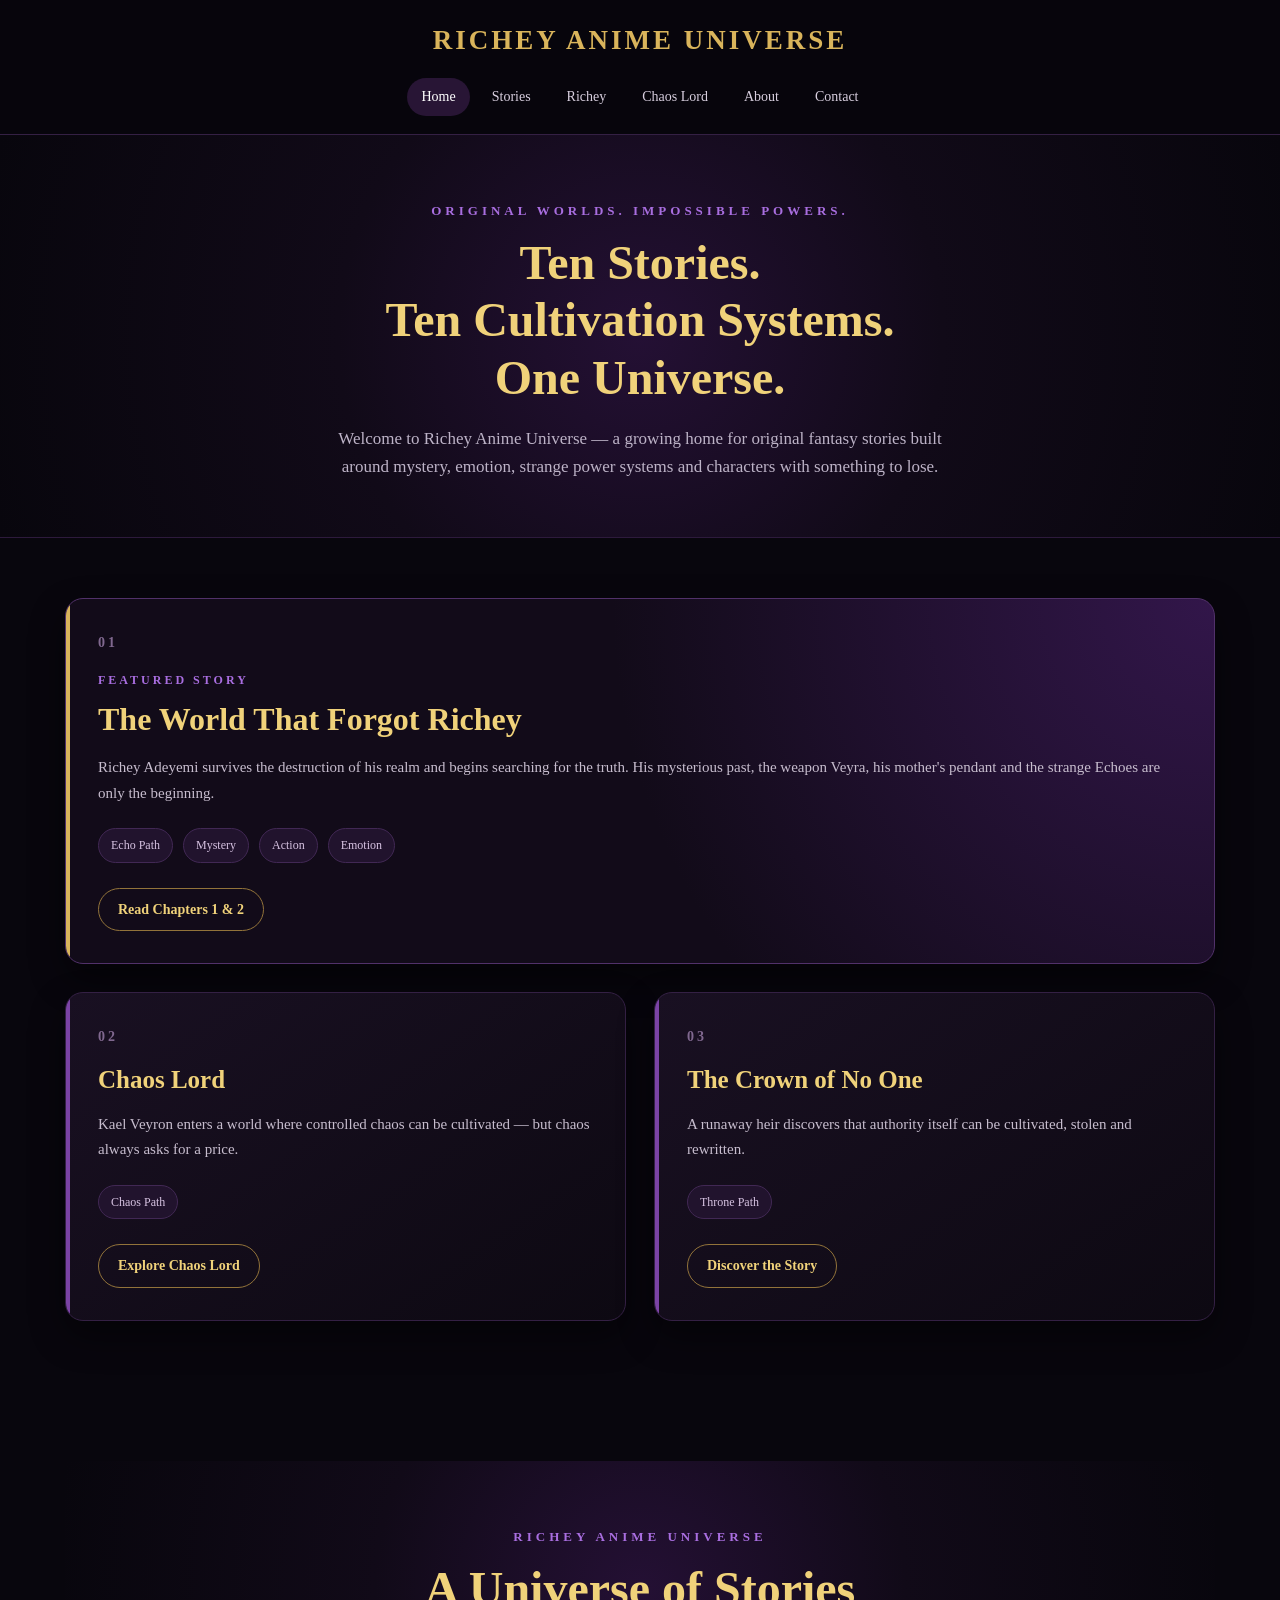
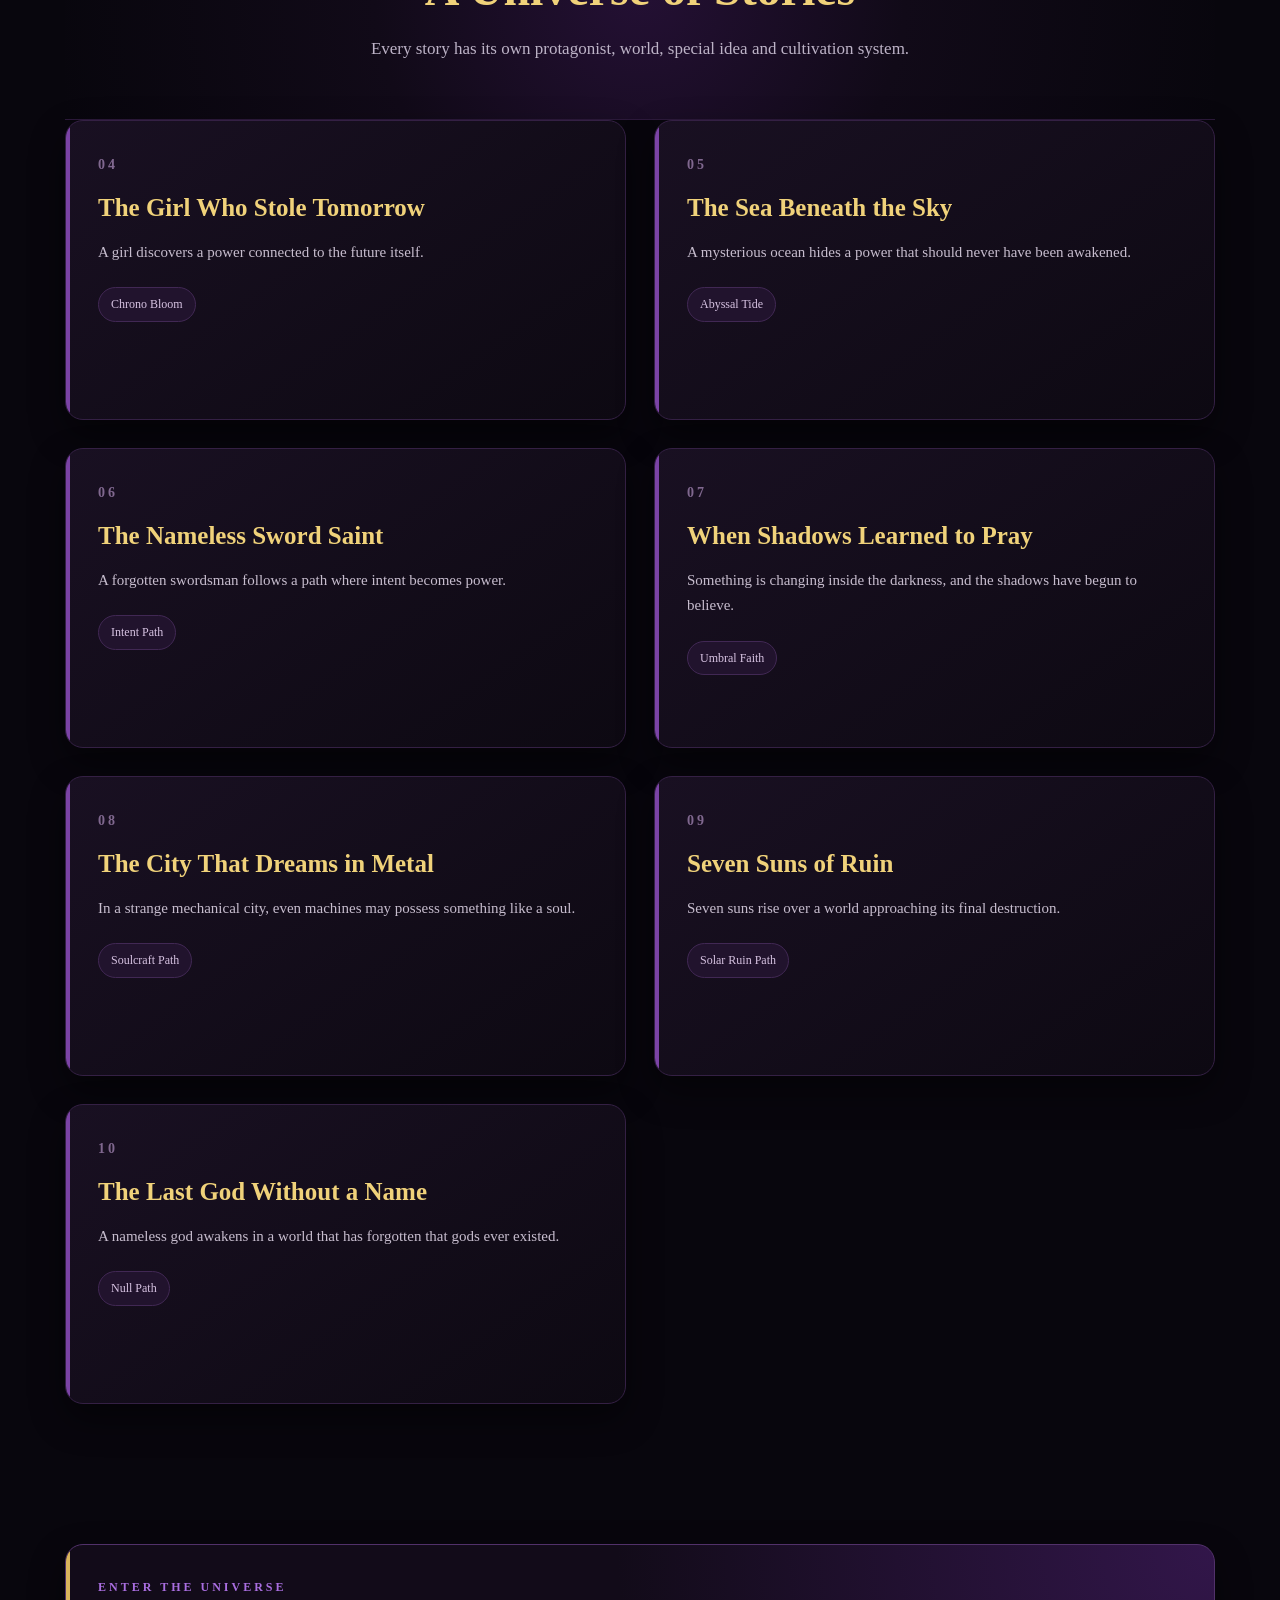
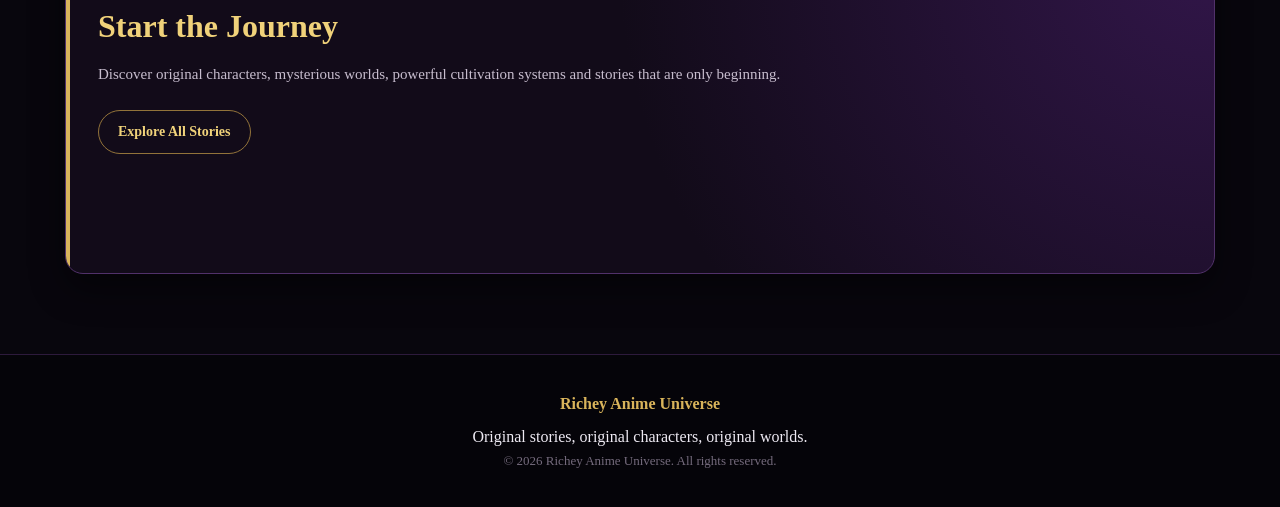
==== commit ff24ce46: "Update index.html" ====
--- a/index.html
+++ b/index.html
@@ -1,8 +1,428 @@
-<!DOCTYPE html><html lang="en"><head><meta charset="UTF-8"><meta name="viewport" content="width=device-width,initial-scale=1.0"><meta name="description" content="Richey Anime Universe — original anime stories, characters, mysteries and cultivation worlds."><title>Richey Anime Universe</title><link rel="stylesheet" href="style.css"></head><body>
-<nav class="nav"><div class="wrap navin"><a class="brand" href="index.html"><img src="images/logo.jpg" alt="Richey Anime Universe logo"><span>RICHEY<br><span>ANIME UNIVERSE</span></span></a><div class="links"><a class="active" href="index.html">Home</a><a href="stories.html">Stories</a><a href="the-world-that-forgot-richey.html">Richey</a><a href="chaos-lord.html">Chaos Lord</a><a href="about.html">About</a><a href="contact.html">Contact</a></div></div></nav>
+<!DOCTYPE html>
+<html lang="en">
+<head>
+    <meta charset="UTF-8">
+    <meta name="viewport" content="width=device-width, initial-scale=1.0">
+
+    <meta name="description" content="Richey Anime Universe — original anime stories, powerful characters, mysterious worlds and unique cultivation systems.">
+
+    <title>Richey Anime Universe</title>
+
+    <link rel="stylesheet" href="style.css">
+</head>
+
+<body>
+
+<header class="site-header">
+    <div class="container">
+
+        <h1>RICHEY ANIME UNIVERSE</h1>
+
+        <nav class="main-nav">
+            <a href="index.html" class="active">Home</a>
+            <a href="stories.html">Stories</a>
+            <a href="the-world-that-forgot-richey.html">Richey</a>
+            <a href="chaos-lord.html">Chaos Lord</a>
+            <a href="about.html">About</a>
+            <a href="contact.html">Contact</a>
+        </nav>
+
+    </div>
+</header>
+
+
 <main>
-<section class="hero"><div class="wrap hero-grid"><div><div class="eyebrow">Original worlds. Impossible powers.</div><h1>Ten stories. Ten cultivation systems. One universe.</h1><p>Welcome to Richey Anime Universe — a growing home for original anime stories built around mystery, emotion, strange power systems and characters with something to lose.</p><div class="buttons"><a class="btn primary" href="the-world-that-forgot-richey.html">Start Richey's Story</a><a class="btn" href="stories.html">Explore All Stories</a></div></div><div><img class="poster" src="images/world-that-forgot-richey-cover.jpg" alt="Richey Anime Universe poster"></div></div></section>
-<section><div class="wrap"><div class="section-head"><div><h2>The flagship story</h2><p>The story that started the journey.</p></div></div><div class="card"><span class="eyebrow">The World That Forgot Richey</span><h3>The Boy the World Forgot</h3><p>Richey Adeyemi survives the destruction of his realm and begins searching for the truth. His weapon Veyra, his mother's mysterious pendant, the strange Echoes, Smartolino and the hunters around him are only the beginning.</p><div class="meta"><span class="tag">Echo Path</span><span class="tag">Mystery</span><span class="tag">Action</span><span class="tag">Emotion</span></div><a class="btn primary" href="the-world-that-forgot-richey.html">Read Chapters 1 &amp; 2</a></div></div></section>
-<section><div class="wrap"><div class="section-head"><div><h2>Our 10-story universe</h2><p>Every story has its own protagonist, idea and cultivation system.</p></div><a class="btn" href="stories.html">View all</a></div><div class="grid"><div class="card"><h3>01 — The World That Forgot Richey</h3><p>Memories can become power. Richey must survive long enough to uncover who erased his home.</p><div class="meta"><span class="tag">Echo Path</span></div></div><div class="card"><h3>02 — Chaos Lord</h3><p>Kael Veyron enters a world where controlled chaos can be cultivated — but chaos always asks for a price.</p><div class="meta"><span class="tag">Chaos Path</span></div></div><div class="card"><h3>03 — The Crown of No One</h3><p>A runaway heir discovers that authority itself can be cultivated, stolen and rewritten.</p><div class="meta"><span class="tag">Throne Path</span></div></div></div></div></section>
-<section><div class="wrap"><div class="stats"><div class="stat"><span class="small">Stories planned</span><b>10</b></div><div class="stat"><span class="small">Published episodes</span><b>2</b></div><div class="stat"><span class="small">Core worlds</span><b>Growing</b></div><div class="stat"><span class="small">Next goal</span><b>Readers</b></div></div></div></section>
-</main><footer class="footer"><div class="wrap"><strong>Richey Anime Universe</strong><p>Original stories, original characters, original worlds.</p><p class="small">© 2026 Richey Anime Universe. All rights reserved.</p></div></footer></body></html>
+
+    <!-- HERO -->
+
+    <section class="stories-hero">
+
+        <div class="container">
+
+            <div class="eyebrow">
+                ORIGINAL WORLDS. IMPOSSIBLE POWERS.
+            </div>
+
+            <h2>
+                Ten Stories.<br>
+                Ten Cultivation Systems.<br>
+                One Universe.
+            </h2>
+
+            <p class="hero-text">
+                Welcome to Richey Anime Universe — a growing home for
+                original fantasy stories built around mystery, emotion,
+                strange power systems and characters with something to lose.
+            </p>
+
+        </div>
+
+    </section>
+
+
+    <!-- FEATURED STORY -->
+
+    <section class="stories-section">
+
+        <div class="container">
+
+            <div class="story-grid">
+
+                <article class="story-card featured-story">
+
+                    <div class="story-number">
+                        01
+                    </div>
+
+                    <div class="story-label">
+                        FEATURED STORY
+                    </div>
+
+                    <div class="story-content">
+
+                        <h3>
+                            The World That Forgot Richey
+                        </h3>
+
+                        <p>
+                            Richey Adeyemi survives the destruction of his
+                            realm and begins searching for the truth.
+                            His mysterious past, the weapon Veyra,
+                            his mother's pendant and the strange Echoes
+                            are only the beginning.
+                        </p>
+
+                        <div class="story-info">
+
+                            <span>Echo Path</span>
+                            <span>Mystery</span>
+                            <span>Action</span>
+                            <span>Emotion</span>
+
+                        </div>
+
+                        <a
+                            class="story-button"
+                            href="the-world-that-forgot-richey.html"
+                        >
+                            Read Chapters 1 &amp; 2
+                        </a>
+
+                    </div>
+
+                </article>
+
+
+                <!-- CHAOS LORD -->
+
+                <article class="story-card">
+
+                    <div class="story-number">
+                        02
+                    </div>
+
+                    <div class="story-content">
+
+                        <h3>
+                            Chaos Lord
+                        </h3>
+
+                        <p>
+                            Kael Veyron enters a world where controlled
+                            chaos can be cultivated — but chaos always
+                            asks for a price.
+                        </p>
+
+                        <div class="story-info">
+                            <span>Chaos Path</span>
+                        </div>
+
+                        <a
+                            class="story-button"
+                            href="chaos-lord.html"
+                        >
+                            Explore Chaos Lord
+                        </a>
+
+                    </div>
+
+                </article>
+
+
+                <!-- STORY THREE -->
+
+                <article class="story-card">
+
+                    <div class="story-number">
+                        03
+                    </div>
+
+                    <div class="story-content">
+
+                        <h3>
+                            The Crown of No One
+                        </h3>
+
+                        <p>
+                            A runaway heir discovers that authority itself
+                            can be cultivated, stolen and rewritten.
+                        </p>
+
+                        <div class="story-info">
+                            <span>Throne Path</span>
+                        </div>
+
+                        <a
+                            class="story-button"
+                            href="stories.html"
+                        >
+                            Discover the Story
+                        </a>
+
+                    </div>
+
+                </article>
+
+            </div>
+
+        </div>
+
+    </section>
+
+
+    <!-- UNIVERSE -->
+
+    <section class="stories-section">
+
+        <div class="container">
+
+            <div class="stories-hero">
+
+                <div class="eyebrow">
+                    RICHEY ANIME UNIVERSE
+                </div>
+
+                <h2>
+                    A Universe of Stories
+                </h2>
+
+                <p class="hero-text">
+                    Every story has its own protagonist, world,
+                    special idea and cultivation system.
+                </p>
+
+            </div>
+
+
+            <div class="story-grid">
+
+                <article class="story-card">
+                    <div class="story-number">04</div>
+
+                    <div class="story-content">
+                        <h3>
+                            The Girl Who Stole Tomorrow
+                        </h3>
+
+                        <p>
+                            A girl discovers a power connected to
+                            the future itself.
+                        </p>
+
+                        <div class="story-info">
+                            <span>Chrono Bloom</span>
+                        </div>
+                    </div>
+                </article>
+
+
+                <article class="story-card">
+                    <div class="story-number">05</div>
+
+                    <div class="story-content">
+                        <h3>
+                            The Sea Beneath the Sky
+                        </h3>
+
+                        <p>
+                            A mysterious ocean hides a power that
+                            should never have been awakened.
+                        </p>
+
+                        <div class="story-info">
+                            <span>Abyssal Tide</span>
+                        </div>
+                    </div>
+                </article>
+
+
+                <article class="story-card">
+                    <div class="story-number">06</div>
+
+                    <div class="story-content">
+                        <h3>
+                            The Nameless Sword Saint
+                        </h3>
+
+                        <p>
+                            A forgotten swordsman follows a path
+                            where intent becomes power.
+                        </p>
+
+                        <div class="story-info">
+                            <span>Intent Path</span>
+                        </div>
+                    </div>
+                </article>
+
+
+                <article class="story-card">
+                    <div class="story-number">07</div>
+
+                    <div class="story-content">
+                        <h3>
+                            When Shadows Learned to Pray
+                        </h3>
+
+                        <p>
+                            Something is changing inside the darkness,
+                            and the shadows have begun to believe.
+                        </p>
+
+                        <div class="story-info">
+                            <span>Umbral Faith</span>
+                        </div>
+                    </div>
+                </article>
+
+
+                <article class="story-card">
+                    <div class="story-number">08</div>
+
+                    <div class="story-content">
+                        <h3>
+                            The City That Dreams in Metal
+                        </h3>
+
+                        <p>
+                            In a strange mechanical city, even machines
+                            may possess something like a soul.
+                        </p>
+
+                        <div class="story-info">
+                            <span>Soulcraft Path</span>
+                        </div>
+                    </div>
+                </article>
+
+
+                <article class="story-card">
+                    <div class="story-number">09</div>
+
+                    <div class="story-content">
+                        <h3>
+                            Seven Suns of Ruin
+                        </h3>
+
+                        <p>
+                            Seven suns rise over a world approaching
+                            its final destruction.
+                        </p>
+
+                        <div class="story-info">
+                            <span>Solar Ruin Path</span>
+                        </div>
+                    </div>
+                </article>
+
+
+                <article class="story-card">
+
+                    <div class="story-number">
+                        10
+                    </div>
+
+                    <div class="story-content">
+
+                        <h3>
+                            The Last God Without a Name
+                        </h3>
+
+                        <p>
+                            A nameless god awakens in a world that
+                            has forgotten that gods ever existed.
+                        </p>
+
+                        <div class="story-info">
+                            <span>Null Path</span>
+                        </div>
+
+                    </div>
+
+                </article>
+
+            </div>
+
+        </div>
+
+    </section>
+
+
+    <!-- CALL TO ACTION -->
+
+    <section class="stories-section">
+
+        <div class="container">
+
+            <article class="story-card featured-story">
+
+                <div class="story-content">
+
+                    <div class="story-label">
+                        ENTER THE UNIVERSE
+                    </div>
+
+                    <h3>
+                        Start the Journey
+                    </h3>
+
+                    <p>
+                        Discover original characters, mysterious worlds,
+                        powerful cultivation systems and stories that
+                        are only beginning.
+                    </p>
+
+                    <a
+                        class="story-button"
+                        href="stories.html"
+                    >
+                        Explore All Stories
+                    </a>
+
+                </div>
+
+            </article>
+
+        </div>
+
+    </section>
+
+</main>
+
+
+<footer class="site-footer">
+
+    <p>Richey Anime Universe</p>
+
+    <p>
+        Original stories, original characters, original worlds.
+    </p>
+
+    <p>
+        © 2026 Richey Anime Universe. All rights reserved.
+    </p>
+
+</footer>
+
+</body>
+</html>
--- a/style.css
+++ b/style.css
@@ -1,18 +1,11 @@
-/* Richey Anime — colorful cinematic design */
-:root {
-    --bg: #070b1a;
-    --panel: #101933;
-    --panel-2: #152047;
-    --text: #f7f8ff;
-    --muted: #b8c0dd;
-    --pink: #ff4fd8;
-    --yellow: #ffd84d;
-    --cyan: #44e7ff;
-    --purple: #9b6bff;
-    --border: rgba(255,255,255,.12);
-}
+/* ================================
+   RICHEY ANIME UNIVERSE
+   Main Website Style
+   ================================ */
 
 * {
+    margin: 0;
+    padding: 0;
     box-sizing: border-box;
 }
 
@@ -21,316 +14,417 @@
 }
 
 body {
-    margin: 0;
-    background: radial-gradient(circle at top, #182452 0, var(--bg) 45%);
-    color: var(--text);
-    font-family: Arial, Helvetica, sans-serif;
-    line-height: 1.6;
-}
-
-a {
-    color: inherit;
-}
+    font-family: Georgia, "Times New Roman", serif;
+    background: #08060d;
+    color: #eeeaf3;
+    line-height: 1.7;
+}
+
+/* ================================
+   CONTAINER
+   ================================ */
 
 .container {
-    width: min(1100px, 92%);
+    width: 92%;
+    max-width: 1150px;
     margin: 0 auto;
 }
 
+/* ================================
+   HEADER
+   ================================ */
+
 .site-header {
+    background: rgba(8, 6, 13, 0.96);
+    border-bottom: 1px solid #342044;
     position: sticky;
     top: 0;
-    z-index: 20;
-    background: rgba(7, 11, 26, .84);
-    backdrop-filter: blur(12px);
-    border-bottom: 1px solid var(--border);
-}
-
-.nav {
-    min-height: 68px;
+    z-index: 1000;
+}
+
+.site-header .container {
+    padding: 18px 0;
+}
+
+.site-header h1 {
+    text-align: center;
+    color: #d9b45b;
+    font-size: 27px;
+    letter-spacing: 3px;
+    margin-bottom: 14px;
+}
+
+/* ================================
+   NAVIGATION
+   ================================ */
+
+.main-nav {
     display: flex;
+    justify-content: center;
     align-items: center;
-    justify-content: space-between;
-    gap: 20px;
-}
-
-.brand {
-    color: var(--yellow);
+    flex-wrap: wrap;
+    gap: 8px;
+}
+
+.main-nav a {
+    color: #d8cfdf;
     text-decoration: none;
-    font-weight: 900;
-    letter-spacing: 1.5px;
-}
-
-.nav-links {
-    display: flex;
-    gap: 18px;
-    flex-wrap: wrap;
-}
-
-.nav-links a {
-    color: var(--text);
+    padding: 7px 14px;
+    border-radius: 20px;
+    font-size: 14px;
+    transition: 0.3s ease;
+}
+
+.main-nav a:hover,
+.main-nav a.active {
+    color: #ffffff;
+    background: #281535;
+}
+
+/* ================================
+   HERO
+   ================================ */
+
+.stories-hero {
+    text-align: center;
+    padding: 65px 0 55px;
+    background:
+        radial-gradient(
+            circle at center,
+            #241034 0%,
+            #110a18 45%,
+            #08060d 100%
+        );
+    border-bottom: 1px solid #2d1a3c;
+}
+
+.back-link {
+    display: inline-block;
+    color: #bda1d1;
     text-decoration: none;
-    font-size: .95rem;
-}
-
-.nav-links a:hover {
-    color: var(--cyan);
-}
-
-.hero {
-    min-height: 72vh;
+    margin-bottom: 35px;
+    font-size: 14px;
+}
+
+.back-link:hover {
+    color: #d9b45b;
+}
+
+.eyebrow {
+    color: #a96ee0;
+    font-size: 13px;
+    letter-spacing: 4px;
+    font-weight: bold;
+    margin-bottom: 12px;
+}
+
+.stories-hero h2 {
+    color: #f0d27a;
+    font-size: 48px;
+    line-height: 1.2;
+    margin-bottom: 18px;
+}
+
+.hero-text {
+    max-width: 650px;
+    margin: 0 auto;
+    color: #bdb3c7;
+    font-size: 17px;
+}
+
+/* ================================
+   STORIES SECTION
+   ================================ */
+
+.stories-section {
+    padding: 60px 0 80px;
+}
+
+.story-grid {
+    display: grid;
+    grid-template-columns: repeat(2, minmax(0, 1fr));
+    gap: 28px;
+}
+
+/* ================================
+   STORY CARD
+   ================================ */
+
+.story-card {
     position: relative;
-    display: flex;
-    align-items: end;
+    overflow: hidden;
+    min-height: 300px;
+
     background:
-        linear-gradient(180deg, rgba(7,11,26,.05), rgba(7,11,26,.92)),
-        url("images/episode1-thumbnail.png") center/cover no-repeat;
-}
-
-.hero::after {
+        linear-gradient(
+            145deg,
+            #191022,
+            #0d0912
+        );
+
+    border: 1px solid #342044;
+    border-radius: 18px;
+
+    padding: 32px;
+
+    box-shadow:
+        0 15px 35px rgba(0, 0, 0, 0.45);
+
+    transition:
+        transform 0.3s ease,
+        border-color 0.3s ease,
+        box-shadow 0.3s ease;
+}
+
+.story-card::before {
     content: "";
     position: absolute;
-    inset: auto 0 0;
-    height: 28%;
-    background: linear-gradient(transparent, var(--bg));
-}
-
-.hero-content {
-    position: relative;
-    z-index: 1;
-    padding: 90px 0 70px;
-    max-width: 760px;
-}
-
-.eyebrow {
-    color: var(--cyan);
-    font-size: .82rem;
-    letter-spacing: 2px;
-    font-weight: 800;
-    margin: 0 0 10px;
-}
-
-h1, h2, h3 {
-    line-height: 1.1;
-}
-
-.hero h1 {
-    font-size: clamp(2.7rem, 8vw, 6rem);
-    margin: 0 0 18px;
-}
-
-.hero-text {
-    color: #e1e5f5;
-    font-size: 1.15rem;
-    max-width: 650px;
-}
-
-.hero-actions,
-.story-actions {
+    top: 0;
+    left: 0;
+    width: 4px;
+    height: 100%;
+    background: #7b43a6;
+}
+
+.story-card:hover {
+    transform: translateY(-6px);
+    border-color: #6d448b;
+
+    box-shadow:
+        0 20px 45px rgba(0, 0, 0, 0.6),
+        0 0 25px rgba(123, 67, 166, 0.16);
+}
+
+/* ================================
+   STORY NUMBER
+   ================================ */
+
+.story-number {
+    color: #80688f;
+    font-size: 14px;
+    font-weight: bold;
+    letter-spacing: 3px;
+    margin-bottom: 15px;
+}
+
+/* ================================
+   STORY CONTENT
+   ================================ */
+
+.story-content h3 {
+    color: #f0d27a;
+    font-size: 25px;
+    line-height: 1.3;
+    margin-bottom: 15px;
+}
+
+.story-content p {
+    color: #c7bdce;
+    font-size: 15px;
+    margin-bottom: 22px;
+}
+
+/* ================================
+   FEATURED STORY
+   ================================ */
+
+.featured-story {
+    grid-column: span 2;
+    min-height: 330px;
+
+    background:
+        radial-gradient(
+            circle at top right,
+            #32164a,
+            transparent 50%
+        ),
+        #120b19;
+
+    border-color: #51316a;
+}
+
+.featured-story::before {
+    background: #d9b45b;
+}
+
+.featured-story .story-label {
+    color: #a96ee0;
+    font-size: 12px;
+    letter-spacing: 3px;
+    font-weight: bold;
+    margin-bottom: 8px;
+}
+
+.featured-story .story-content h3 {
+    font-size: 32px;
+}
+
+/* ================================
+   STORY INFORMATION
+   ================================ */
+
+.story-info {
     display: flex;
-    gap: 12px;
     flex-wrap: wrap;
-    margin-top: 24px;
-}
-
-.btn {
+    gap: 10px;
+    margin-bottom: 25px;
+}
+
+.story-info span {
     display: inline-block;
+    padding: 6px 12px;
+
+    color: #d7c3e2;
+    background: #21132d;
+
+    border: 1px solid #412854;
+    border-radius: 20px;
+
+    font-size: 12px;
+}
+
+/* ================================
+   BUTTON
+   ================================ */
+
+.story-button {
+    display: inline-block;
+
+    color: #f0d27a;
+    background: transparent;
+
+    border: 1px solid #92733a;
+    border-radius: 25px;
+
+    padding: 9px 19px;
+
     text-decoration: none;
-    font-weight: 800;
-    padding: 12px 18px;
-    border-radius: 12px;
-}
-
-.btn-primary {
-    background: linear-gradient(90deg, var(--yellow), #ff9f43);
-    color: #121212;
-}
-
-.btn-secondary {
-    border: 1px solid var(--border);
-    background: rgba(255,255,255,.06);
-}
-
-.section {
-    padding: 78px 0;
-}
-
-.section-dark {
-    background: rgba(14, 20, 42, .8);
-    border-top: 1px solid var(--border);
-    border-bottom: 1px solid var(--border);
-}
-
-.section-heading {
-    max-width: 700px;
-    margin-bottom: 30px;
-}
-
-.section-heading h2 {
-    margin: 0 0 10px;
-    font-size: clamp(2rem, 5vw, 3.2rem);
-}
-
-.section-heading p:last-child {
-    color: var(--muted);
-}
-
-.cards {
-    display: grid;
-    grid-template-columns: repeat(3, 1fr);
-    gap: 20px;
-}
-
-.card {
-    padding: 24px;
-    min-height: 250px;
-    display: flex;
-    flex-direction: column;
-    justify-content: space-between;
-    background: linear-gradient(145deg, rgba(255,255,255,.08), rgba(255,255,255,.03));
-    border: 1px solid var(--border);
-    border-radius: 20px;
-    box-shadow: 0 16px 40px rgba(0,0,0,.22);
-}
-
-.card h3 {
-    margin: 12px 0;
-    font-size: 1.55rem;
-}
-
-.card p {
-    color: var(--muted);
-}
-
-.tag {
-    display: inline-block;
-    width: fit-content;
-    background: rgba(255,216,77,.16);
-    color: var(--yellow);
-    border-radius: 999px;
-    padding: 4px 10px;
-    font-size: .72rem;
-    font-weight: 900;
-    letter-spacing: 1px;
-}
-
-.tag.alt {
-    color: var(--cyan);
-    background: rgba(68,231,255,.12);
-}
-
-.tag.purple {
-    color: #d1c0ff;
-    background: rgba(155,107,255,.15);
-}
-
-.text-link {
-    color: var(--pink);
-    font-weight: 800;
-    text-decoration: none;
-}
-
-.muted {
-    color: var(--muted);
-}
-
-.character-grid {
-    display: grid;
-    grid-template-columns: repeat(3, 1fr);
-    gap: 20px;
-}
-
-.character {
-    background: rgba(255,255,255,.05);
-    padding: 22px;
-    border-radius: 18px;
-    border: 1px solid var(--border);
-}
-
-.character h3 {
-    color: var(--yellow);
-    margin-top: 0;
-}
-
-.about-box {
-    background:
-        linear-gradient(135deg, rgba(255,79,216,.12), rgba(68,231,255,.08));
-    padding: 30px;
-    border: 1px solid var(--border);
-    border-radius: 24px;
-}
-
-.footer {
-    padding: 30px 0;
-    border-top: 1px solid var(--border);
-    color: var(--muted);
+    font-size: 14px;
+    font-weight: bold;
+
+    transition: 0.3s ease;
+}
+
+.story-button:hover {
+    color: #ffffff;
+    background: #6a3a8c;
+    border-color: #a96ee0;
+}
+
+/* ================================
+   FOOTER
+   ================================ */
+
+.site-footer {
+    border-top: 1px solid #2d1a3c;
+    background: #050409;
     text-align: center;
-}
-
-.story-page {
-    padding-bottom: 60px;
-}
-
-.story-hero {
-    padding: 90px 0 45px;
-}
-
-.story-hero h1 {
-    font-size: clamp(2.5rem, 7vw, 5rem);
-    margin: 0 0 14px;
-}
-
-.story-lede {
-    color: var(--muted);
-    font-size: 1.15rem;
-}
-
-.story-content {
-    max-width: 780px;
-}
-
-.story-content p {
-    font-size: 1.08rem;
-    color: #e4e8f6;
-}
-
-.story-content blockquote {
-    margin: 32px 0;
-    padding: 24px;
-    border-left: 4px solid var(--pink);
-    background: rgba(255,79,216,.06);
-    border-radius: 0 16px 16px 0;
-    font-size: 1.2rem;
-    font-weight: 700;
-}
-
-.story-content blockquote span {
-    display: block;
-    margin-top: 8px;
-    color: var(--muted);
-    font-size: .9rem;
-    font-weight: 400;
-}
-
-.ending {
-    color: var(--yellow) !important;
-    font-weight: 900;
-    font-size: 1.35rem !important;
-}
-
-@media (max-width: 820px) {
-    .cards,
-    .character-grid {
+    padding: 35px 20px;
+}
+
+.site-footer p:first-child {
+    color: #d9b45b;
+    font-weight: bold;
+    margin-bottom: 5px;
+}
+
+.site-footer p:last-child {
+    color: #756b7d;
+    font-size: 13px;
+}
+
+/* ================================
+   MOBILE
+   ================================ */
+
+@media (max-width: 750px) {
+
+    .site-header h1 {
+        font-size: 20px;
+        letter-spacing: 2px;
+    }
+
+    .main-nav {
+        gap: 4px;
+    }
+
+    .main-nav a {
+        font-size: 13px;
+        padding: 6px 9px;
+    }
+
+    .stories-hero {
+        padding: 45px 0 40px;
+    }
+
+    .stories-hero h2 {
+        font-size: 36px;
+    }
+
+    .hero-text {
+        font-size: 15px;
+    }
+
+    .story-grid {
         grid-template-columns: 1fr;
-    }
-
-    .nav {
-        align-items: flex-start;
+        gap: 20px;
+    }
+
+    .featured-story {
+        grid-column: span 1;
+    }
+
+    .story-card {
+        padding: 25px;
+        min-height: auto;
+    }
+
+    .featured-story .story-content h3 {
+        font-size: 27px;
+    }
+
+    .story-content h3 {
+        font-size: 22px;
+    }
+}
+
+/* ================================
+   SMALL PHONES
+   ================================ */
+
+@media (max-width: 430px) {
+
+    .container {
+        width: 94%;
+    }
+
+    .site-header .container {
         padding: 14px 0;
-        flex-direction: column;
-    }
-
-    .hero {
-        min-height: 68vh;
-    }
-}
+    }
+
+    .site-header h1 {
+        font-size: 17px;
+    }
+
+    .main-nav a {
+        font-size: 12px;
+        padding: 5px 7px;
+    }
+
+    .stories-hero h2 {
+        font-size: 31px;
+    }
+
+    .story-card {
+        padding: 22px;
+        border-radius: 14px;
+    }
+
+    .featured-story .story-content h3 {
+        font-size: 24px;
+    }
+
+    .story-content h3 {
+        font-size: 21px;
+    }
+  }
